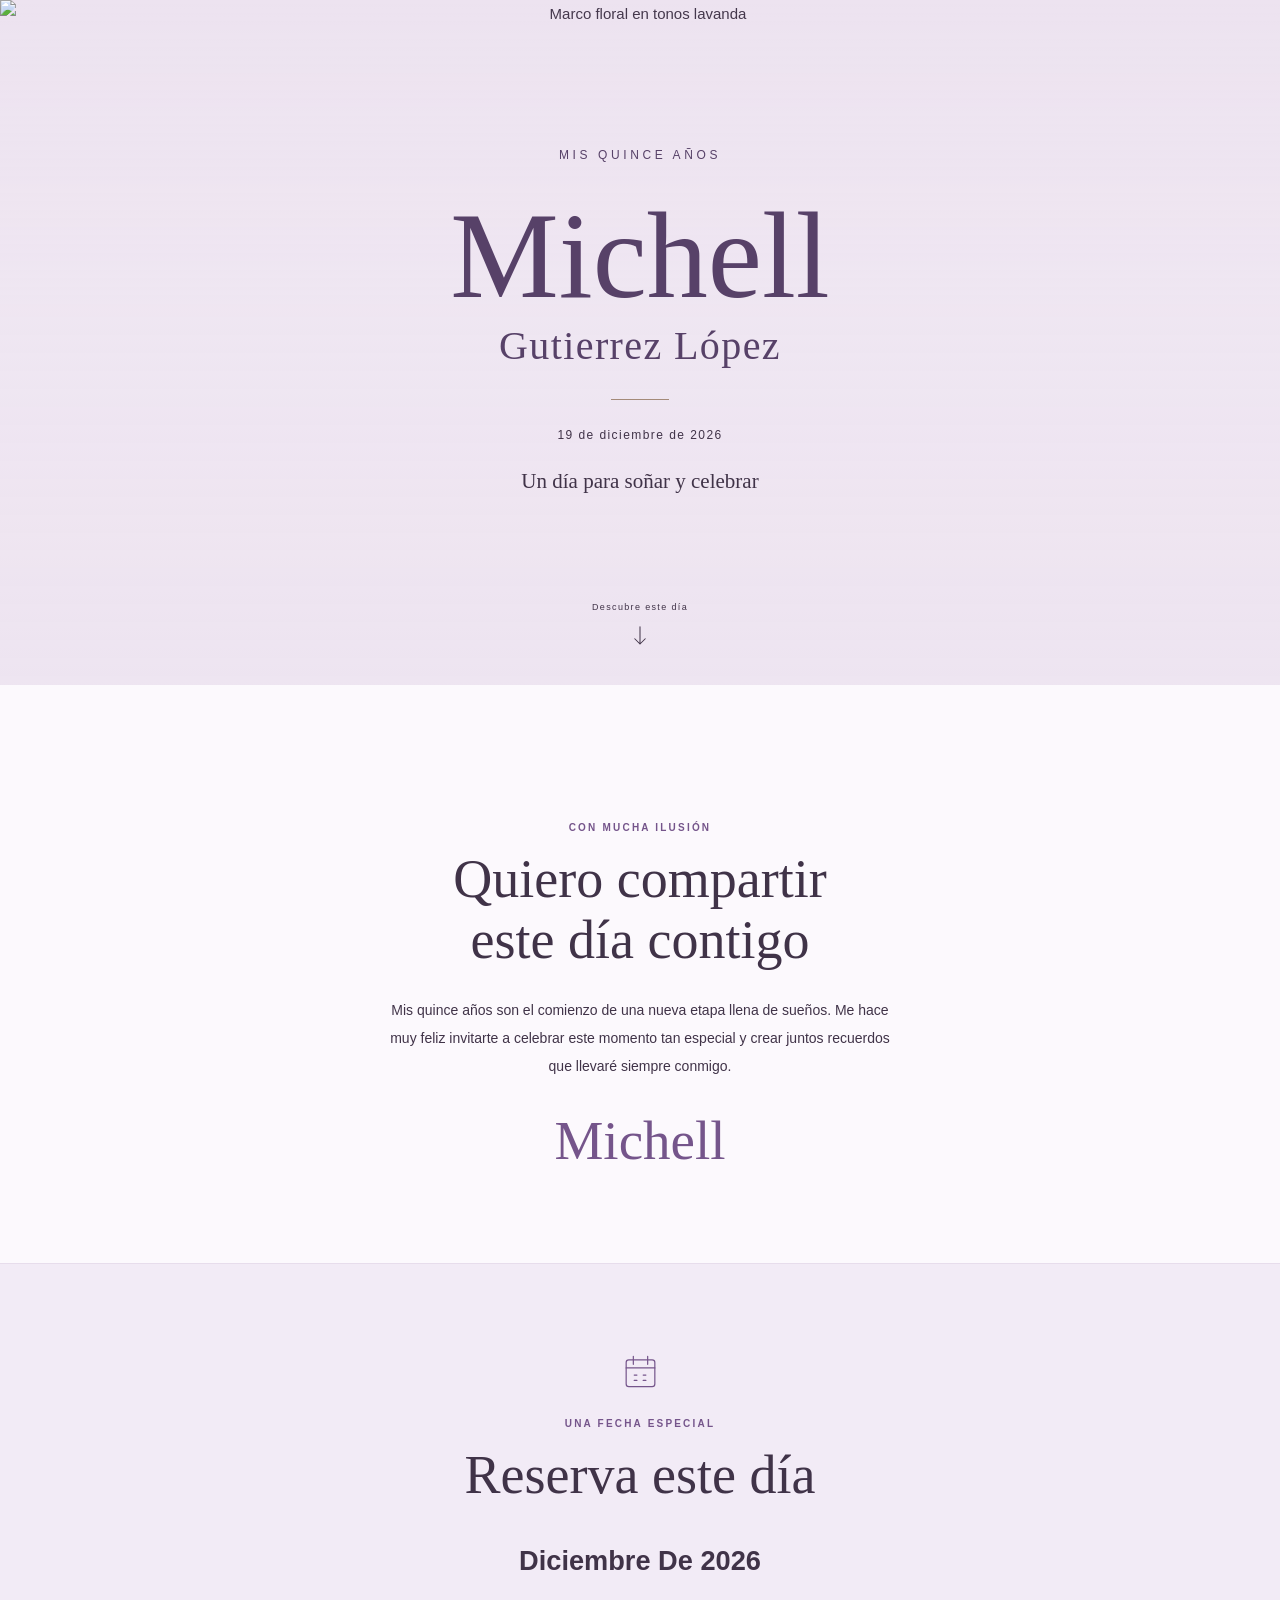
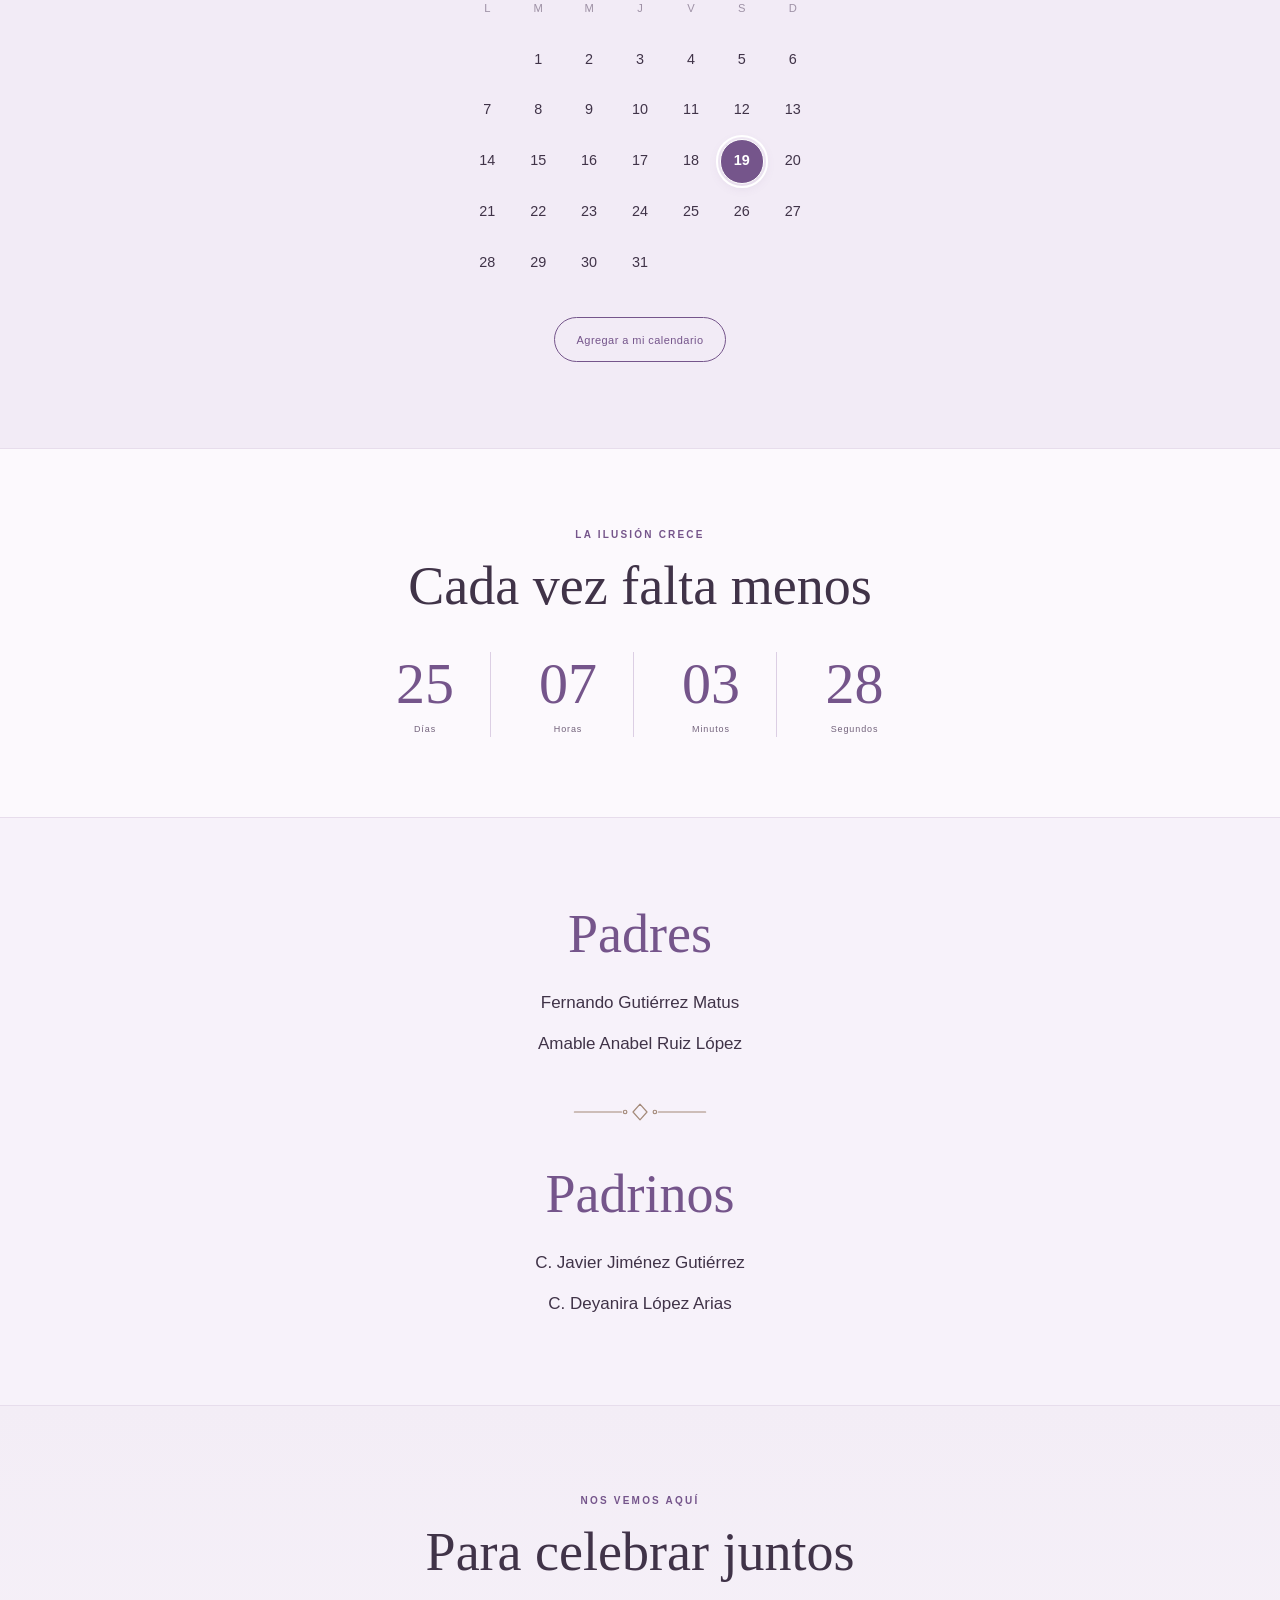
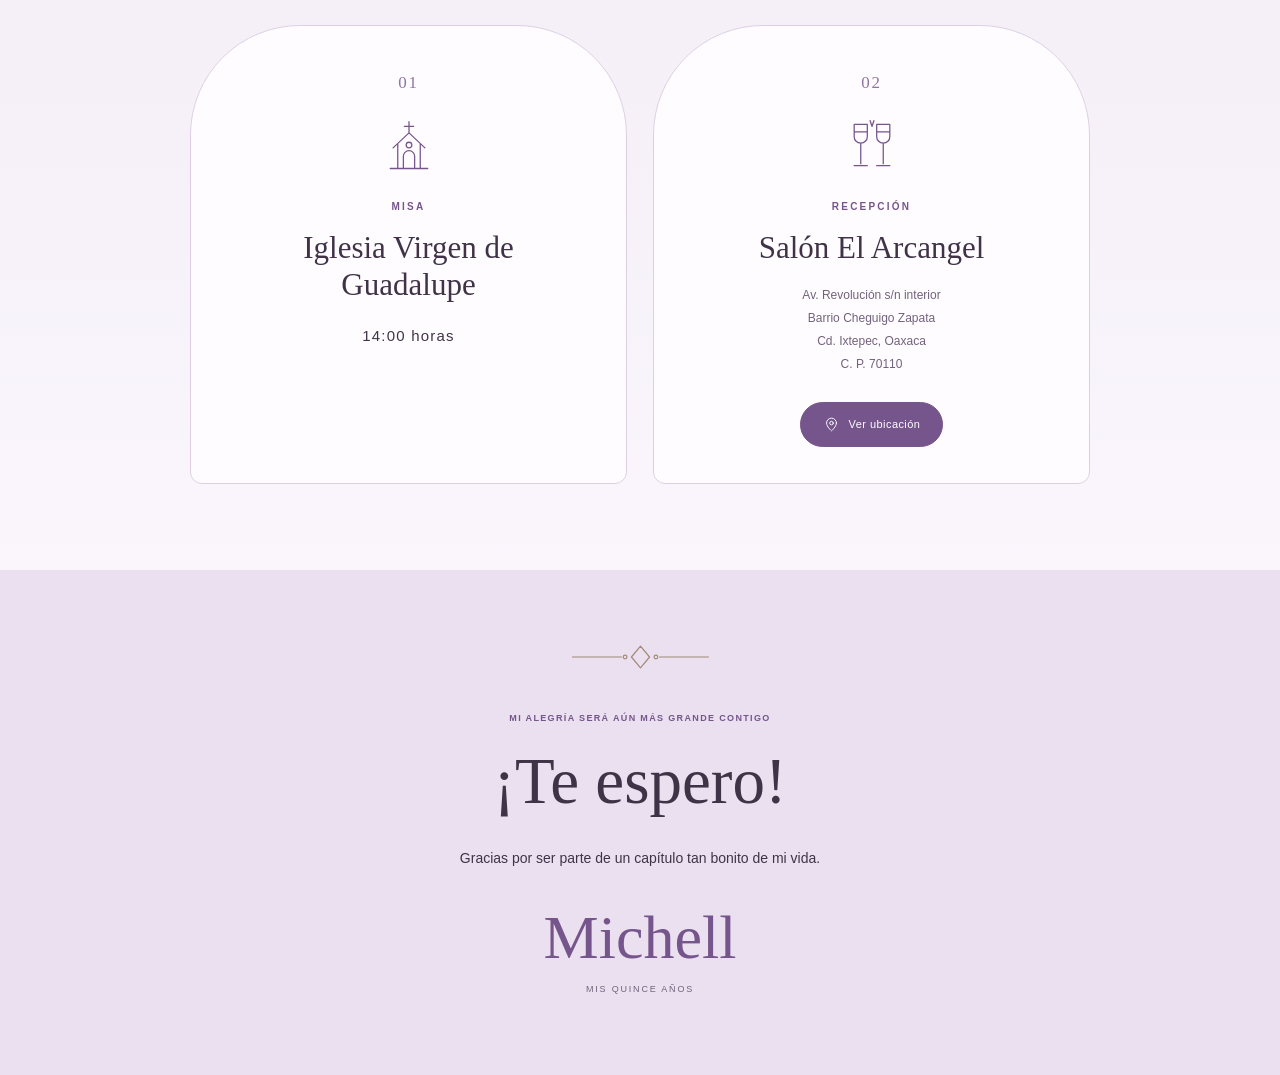
==== index.html @ 671a3d5e "Add files via upload" ====
<!DOCTYPE html>
<!-- saved from url=(0012)about:srcdoc -->
<html lang="es" class="momently-reveals" style="--momently-screen-height: 605px;"><head><meta http-equiv="Content-Type" content="text/html; charset=UTF-8"><meta name="viewport" content="width=device-width,initial-scale=1"><meta http-equiv="Content-Security-Policy" content="default-src 'none'; script-src https://momentlyevents.vercel.app/ai/invitation-runtime.js; style-src 'unsafe-inline'; img-src https://res.cloudinary.com data:; font-src https://momentlyevents.vercel.app; connect-src 'none'; media-src https://res.cloudinary.com; object-src 'none'; frame-src 'none'; base-uri 'none'; form-action 'none'"><meta name="referrer" content="no-referrer"><style>@font-face{font-family:Allura;src:url('https://momentlyevents.vercel.app/fonts/allura.ttf')}@font-face{font-family:Cormorant;src:url('https://momentlyevents.vercel.app/fonts/cormorant-garamond.ttf')}@font-face{font-family:Manrope;src:url('https://momentlyevents.vercel.app/fonts/manrope.ttf')}*{box-sizing:border-box}html,body{margin:0;min-height:100%;font-family:Manrope,Arial,sans-serif}img{max-width:100%}.momently-floral-slot{display:block!important;position:relative!important;inset:auto!important;transform:none!important;width:100%!important;max-width:560px!important;margin:1.5rem auto!important;height:auto!important}.momently-floral-slot .momently-floral-artwork{display:block!important;position:static!important;inset:auto!important;transform:none!important;width:100%!important;max-width:560px!important;height:auto!important;margin:0 auto!important;object-fit:contain!important;pointer-events:none}
html{scroll-behavior:smooth}.momently-reveals [data-reveal]{opacity:0;transform:translateY(24px);transition:opacity .85s ease,transform .85s ease}.momently-reveals [data-reveal].is-visible{opacity:1;transform:none}.momently-calendar{max-width:360px;margin:2rem auto;text-align:center}.momently-calendar h3{text-transform:capitalize;font-size:1.7rem}.momently-calendar-grid{display:grid;grid-template-columns:repeat(7,minmax(0,1fr));gap:.4rem;align-items:center}.momently-calendar-grid>span{display:grid;place-items:center;aspect-ratio:1;font-size:.9rem}.momently-calendar-weekday{font-size:.7rem!important;opacity:.65}.momently-calendar-day.is-selected{border:1px solid currentColor;border-radius:50%;font-weight:bold;outline:2px solid currentColor;outline-offset:2px}.momently-gallery{display:grid;grid-template-columns:repeat(2,minmax(0,1fr));gap:1rem}.momently-gallery>button{border:0;padding:0;background:transparent;cursor:pointer;overflow:hidden}.momently-gallery>button>img{display:block;width:100%;height:auto;max-height:620px;object-fit:contain}.momently-gallery-dialog{border:0;padding:1rem;background:#211c18;color:white;max-width:95vw;max-height:95svh;width:min(900px,95vw)}.momently-gallery-dialog::backdrop{background:#000c}.momently-gallery-dialog>img{display:block;width:100%;height:min(75svh,850px);object-fit:contain}.momently-gallery-dialog>div{display:flex;align-items:center;justify-content:center;gap:1.5rem}.momently-gallery-dialog button{border:1px solid #ffffff70;background:transparent;color:inherit;padding:.7rem 1rem;cursor:pointer}.momently-gallery-dialog>button{display:block;margin-left:auto;margin-bottom:.5rem}[data-preview-status]{font:400 .85rem/1.6 Manrope,Arial,sans-serif}[data-preview-rsvp] input:not([type=radio]):not([type=checkbox]),[data-preview-rsvp] textarea,[data-preview-song] input{max-width:100%;box-sizing:border-box}svg{max-width:100%}@media(max-width:500px){.momently-gallery{gap:.6rem}.momently-gallery-dialog>div{gap:.7rem}}@media(prefers-reduced-motion:reduce){html{scroll-behavior:auto}.momently-reveals [data-reveal]{opacity:1;transform:none;transition:none}}

.momently-feature-preview{padding:40px 24px;background:#fffaf4;color:#493a2d;font-family:Manrope,Arial,sans-serif}.momently-feature-preview section{max-width:640px;margin:40px auto;text-align:center}.momently-feature-preview h2{font:400 36px Cormorant,Georgia,serif}.momently-feature-preview p,.momently-feature-preview small{line-height:1.8}.momently-feature-preview form{display:grid;gap:18px;text-align:left}.momently-feature-preview label{display:grid;gap:8px}.momently-feature-preview input,.momently-feature-preview select,.momently-feature-preview textarea{font:inherit;padding:12px;width:100%;border:1px solid #bba993;background:#fff;color:#493a2d}.momently-feature-preview button{font:inherit;padding:14px;background:#493a2d;color:#fff;border:0;cursor:pointer}

.momently-gallery-photo{display:block;max-width:100%;height:auto;cursor:zoom-in}.momently-gallery-photo:focus-visible{outline:2px solid currentColor;outline-offset:4px}

.momently-native-feature{background:var(--af-background);color:var(--af-text);padding:var(--af-spacing) clamp(12px,3vw,32px);font-family:var(--af-body-font);border-radius:var(--af-radius);--paper:var(--af-background);--ivory:var(--af-surface);--dark:var(--af-text);--olive:var(--af-accent);--gold:var(--af-accent);--gold-soft:var(--af-border);--muted:var(--af-muted);--coffee:var(--af-accent);--coffee-dark:var(--af-text);--cream:var(--af-background);--champagne:var(--af-border);--text:var(--af-text);--text-soft:var(--af-muted);--surface-dark:var(--af-surface)}
.momently-native-feature h2,.momently-native-feature h3{font-family:var(--af-heading-font)!important;color:var(--af-text)!important;text-transform:none}.momently-native-feature h2{font-size:clamp(2rem,7vw,3.6rem);line-height:1.15}.momently-native-feature p,.momently-native-feature label,.momently-native-feature legend{color:var(--af-text)!important;font-family:var(--af-body-font)!important}.momently-native-feature small{color:var(--af-muted)!important}.momently-native-feature section>span{color:var(--af-accent)!important}.momently-native-feature .choice-row span{border-color:var(--af-border)!important}.momently-native-feature .choice-row input:checked+span{background:var(--af-accent)!important;color:var(--af-buttonText)!important}.momently-native-feature svg{color:var(--af-accent)}
.momently-native-feature .choice-row label{position:relative;min-width:0}.momently-native-feature .choice-row input[type=radio]{position:absolute;inset:0 auto auto 0;width:1px;height:1px;min-width:0;max-width:1px;padding:0;margin:0;opacity:0;clip-path:inset(50%)}.momently-native-feature .choice-row input[type=radio]:focus-visible+span{outline:2px solid var(--af-accent);outline-offset:3px}
.momently-native-feature .rsvp,.momently-native-feature .rsvp__aside{background:var(--af-background)!important;color:var(--af-text)!important}.momently-native-feature .rsvp{margin:0 auto!important;padding:0!important;max-width:100%;gap:30px}.momently-native-feature .rsvp__form-wrap{background:var(--af-surface)!important;border:1px solid var(--af-border);border-radius:var(--af-radius);padding:clamp(16px,3vw,32px)!important}.momently-native-feature .rsvp__aside{min-height:0!important}.momently-native-feature .rsvp__initials{color:var(--af-accent)!important}
.momently-native-feature form{max-width:100%;font-family:var(--af-body-font)!important}.momently-native-feature input:not([type=radio]):not([type=checkbox]),.momently-native-feature select,.momently-native-feature textarea{background:var(--af-inputBackground)!important;color:var(--af-inputText)!important;border:1px solid var(--af-border)!important;border-radius:var(--af-radius)!important;font-family:var(--af-body-font)!important;padding:12px;box-sizing:border-box;max-width:100%}.momently-native-feature input::placeholder,.momently-native-feature textarea::placeholder{color:var(--af-muted)!important;opacity:1}.momently-native-feature input[type=radio],.momently-native-feature input[type=checkbox]{accent-color:var(--af-accent)}
.momently-native-feature button,.momently-native-feature a{background:var(--af-accent)!important;color:var(--af-buttonText)!important;border:1px solid var(--af-border)!important;border-radius:var(--af-radius)!important;font-family:var(--af-body-font)!important}.momently-native-feature :is(button,a,input,select,textarea):focus-visible{outline:2px solid var(--af-accent);outline-offset:3px}.momently-native-feature button:disabled{opacity:.6}.momently-native-feature>section{text-align:center}.momently-native-feature>section>p{line-height:1.8}
.momently-feature-preview{padding:0!important;background:transparent!important}.momently-feature-preview .momently-native-feature{margin:0;max-width:none;width:100%;border-radius:0}.momently-feature-preview .momently-native-feature>section{max-width:720px;margin:auto}.momently-feature-preview label{display:grid;gap:8px}.momently-feature-preview form{display:grid;gap:18px;text-align:left;background:var(--af-surface);border:1px solid var(--af-border);padding:20px;border-radius:var(--af-radius)}.momently-feature-preview button{padding:14px;cursor:pointer}
@media(max-width:600px){.momently-native-feature .rsvp{display:block}.momently-native-feature .rsvp__aside{padding:12px 0!important}.momently-native-feature .rsvp__form-wrap{margin-top:24px}}
.michell-invitation{--accent:#75558B;--paper:#FCF9FD;--ink:#403348;--muted:#72627B;--line:#DCCFE4;position:relative;background:var(--paper);color:var(--ink);font-family:'Manrope',sans-serif;font-size:15px;line-height:1.8;overflow:hidden}.michell-invitation *{box-sizing:border-box}.michell-invitation h1,.michell-invitation h2,.michell-invitation h3,.michell-invitation p{margin:0}.michell-invitation h2{font-family:'Cormorant',serif;font-weight:400;font-size:clamp(36px,5.8vw,54px);line-height:1.12;margin:12px 0 26px}.michell-invitation a{color:inherit}.michell-invitation svg{stroke:currentColor;stroke-width:1.35;stroke-linecap:round;stroke-linejoin:round;max-width:100%}.section-pad{padding:86px 24px;text-align:center}.eyebrow{font-size:10px;font-weight:600;letter-spacing:.22em;text-transform:uppercase;color:var(--accent)}.body-copy{max-width:530px;margin:0 auto!important;font-size:14px;line-height:2}.signature{font-family:'Allura',cursive;font-size:55px;line-height:1.3;color:var(--accent);margin-top:25px!important}.hero{min-height:760px;min-height:calc(var(--momently-screen-height, 844px) * 1);position:relative;display:flex;align-items:center;justify-content:center;text-align:center;padding:100px 22px 140px;isolation:isolate}.hero-art{position:absolute;inset:0;z-index:-2;overflow:hidden;background:#EDE3F0}.hero-art img{display:block;width:100%;height:100%;object-fit:cover;object-position:center;animation:cover-settle 1.2s ease-out both}.hero:after{content:'';position:absolute;inset:0;z-index:-1;background:linear-gradient(180deg,rgba(252,249,253,.02),rgba(252,249,253,.16) 45%,rgba(252,249,253,.08))}.hero-content{width:100%;max-width:680px;padding:35px 10px}.hero-eyebrow{font-size:12px;letter-spacing:.3em;text-transform:uppercase;color:#574168;animation:hero-enter .85s ease-out both}.hero h1{font-weight:400;color:#574168;margin:27px 0 19px}.hero-first{font-family:'Allura',cursive;display:block;font-size:clamp(72px,13vw,122px);line-height:1.02;animation:hero-enter 1s .12s both}.hero-last{font-family:'Cormorant',serif;display:block;font-size:clamp(26px,5vw,40px);line-height:1.4;letter-spacing:.035em;animation:hero-enter 1s .25s both}.hero-rule{width:58px;height:1px;background:#A48A79;margin:25px auto;animation:hero-enter .85s .36s both}.hero-date{font-size:12px;letter-spacing:.12em;animation:hero-enter .9s .45s both}.hero-note{font-family:'Cormorant',serif;font-size:21px;margin-top:16px!important;animation:hero-enter .9s .58s both}.scroll-cue{position:absolute;bottom:35px;left:50%;transform:translateX(-50%);text-decoration:none;display:flex;flex-direction:column;align-items:center;gap:8px;font-size:9px;letter-spacing:.15em;white-space:nowrap;animation:cue-in 1s .7s both}.scroll-cue svg{width:18px;height:27px;animation:arrow-drift 2.5s ease-in-out infinite}.welcome{position:relative;background:var(--paper)}[data-floral-slot]{width:min(290px,75%);margin:0 auto 28px}[data-floral-slot]:empty{margin-bottom:0}[data-floral-slot] img{max-width:100%;height:auto}.welcome .body-copy{max-width:510px}.date-section{background:#F2EBF6;border-top:1px solid #E7DDEC;border-bottom:1px solid #E7DDEC}.section-icon{width:43px;height:43px;margin:0 auto 22px;color:var(--accent)}.section-icon svg{width:100%;height:100%}.calendar-shell{max-width:350px;margin:30px auto}.momently-calendar{width:100%;color:var(--ink);font-family:'Manrope',sans-serif}.momently-calendar-weekday{color:var(--muted);font-size:10px}.momently-calendar-day{font-size:12px;border-radius:50%;padding:8px 0}.momently-calendar-day.is-selected{background:var(--accent);color:#FFFFFF;box-shadow:0 3px 12px #75558B24}.button{display:inline-flex;align-items:center;justify-content:center;gap:9px;min-height:45px;padding:12px 22px;border:1px solid var(--accent);border-radius:30px;color:#FFFFFF!important;background:var(--accent);font-family:'Manrope',sans-serif;font-size:11px;letter-spacing:.04em;line-height:1.5;text-decoration:none;cursor:pointer;transition:transform .25s,background .25s,box-shadow .25s;max-width:100%}.button svg{width:17px;height:19px;flex-shrink:0}.button-outline{background:transparent;color:var(--accent)!important}.button:hover{transform:translateY(-3px);box-shadow:0 6px 18px #75558B20}.button-outline:hover{background:#EAE0F0}.button:focus-visible,.scroll-cue:focus-visible{outline:2px solid var(--accent);outline-offset:5px}.count-section{padding-top:77px;padding-bottom:80px}.countdown{display:grid;grid-template-columns:repeat(4,minmax(0,1fr));max-width:560px;margin:35px auto 0;gap:12px}.countdown>div{display:flex;flex-direction:column;gap:5px;border-right:1px solid var(--line)}.countdown>div:last-child{border-right:0}.countdown strong{font-family:'Cormorant',serif;font-size:clamp(35px,7vw,58px);font-weight:400;line-height:1.1;color:var(--accent);font-variant-numeric:tabular-nums}.countdown span{font-size:9px;letter-spacing:.1em;color:var(--muted)}.family{background:#F7F2FA;border-top:1px solid #E7DDEC;border-bottom:1px solid #E7DDEC}.family-group{max-width:620px;margin:0 auto}.family-group h2{color:var(--accent);margin-top:0;margin-bottom:24px}.family-names{display:grid;gap:10px;font-size:clamp(14px,2.4vw,17px);line-height:1.8;overflow-wrap:break-word}.family-divider{width:140px;height:28px;color:#A48A79;margin:38px auto}.family-divider svg{display:block;width:100%;height:100%}.family-names[data-reveal]{transition-delay:.22s}.family-divider[data-reveal]{transform:scale(.94)}.family-divider.is-visible{transform:scale(1)}.places{background:linear-gradient(180deg,#F3EDF6,#FAF6FC)}.place-grid{max-width:900px;display:grid;grid-template-columns:1fr 1fr;gap:26px;margin:42px auto 0;align-items:stretch}.place-card{position:relative;border:1px solid var(--line);border-radius:110px 110px 12px 12px;background:#FFFCFF;padding:42px 28px 36px;display:flex;flex-direction:column;align-items:center;min-width:0}.card-number{font-family:'Cormorant',serif;font-size:17px;color:#8F759E;letter-spacing:.1em}.place-icon{width:60px;height:60px;color:var(--accent);margin:18px 0 22px}.place-card h3{font-family:'Cormorant',serif;font-size:31px;font-weight:400;line-height:1.2;max-width:300px;margin:13px 0 18px}.place-time{font-size:15px;letter-spacing:.08em}.place-address{font-size:12px;line-height:1.9;color:var(--muted)}.place-card .button{margin-top:26px}.closing{background:#EAE0F0;padding-top:72px;padding-bottom:78px}.closing-ornament{width:145px;height:30px;color:#A48A79;margin-bottom:30px}.closing .eyebrow{font-size:9px;letter-spacing:.15em;max-width:320px;margin:auto}.closing h2{font-size:clamp(45px,8vw,65px);margin-top:19px}.closing .body-copy{max-width:370px}.closing .signature{font-size:62px}.closing-caption{font-size:9px;letter-spacing:.2em;text-transform:uppercase;color:var(--muted);margin-top:4px!important}[data-reveal]{opacity:0;transform:translateY(20px);transition:opacity .85s ease,transform .85s cubic-bezier(.2,.7,.2,1)}[data-reveal].is-visible{opacity:1;transform:translateY(0)}.eyebrow[data-reveal]{transition-delay:.06s}h2[data-reveal]{transition-delay:.14s}.body-copy[data-reveal],.calendar-shell[data-reveal]{transition-delay:.22s}.signature[data-reveal]{transition-delay:.3s}.place-card:nth-child(2)[data-reveal]{transition-delay:.16s}.section-icon[data-reveal],.closing-ornament[data-reveal]{transform:scale(.94)}.section-icon.is-visible,.closing-ornament.is-visible{transform:scale(1)}@keyframes hero-enter{from{opacity:0;transform:translateY(18px)}to{opacity:1;transform:translateY(0)}}@keyframes cover-settle{from{transform:scale(1.045);opacity:.6}to{transform:scale(1);opacity:1}}@keyframes cue-in{from{opacity:0}to{opacity:1}}@keyframes arrow-drift{0%,100%{transform:translateY(0)}50%{transform:translateY(5px)}}@media(min-width:1000px){.hero-art img{object-fit:cover;object-position:center 47%}.hero-content{padding:45px 20px}.section-pad{padding-left:40px;padding-right:40px}}@media(max-width:600px){.hero{min-height:720px;min-height:calc(var(--momently-screen-height, 844px) * 1);padding-top:100px;padding-bottom:130px}.hero-art img{object-position:center}.hero-content{padding:20px 0}.hero-eyebrow{font-size:10px}.hero-date{font-size:11px;letter-spacing:.07em}.hero-note{font-size:19px}.section-pad{padding:65px 22px}.place-grid{grid-template-columns:1fr;max-width:370px;gap:24px;margin-top:32px}.place-card{padding:35px 26px;border-radius:95px 95px 12px 12px}.countdown{gap:5px}.countdown span{font-size:8px;letter-spacing:.04em}.body-copy{font-size:13px}.closing .eyebrow{line-height:1.9}.scroll-cue{bottom:28px}}@media(prefers-reduced-motion:reduce){.michell-invitation *, .michell-invitation *:before,.michell-invitation *:after{animation:none!important;transition:none!important;scroll-behavior:auto!important}[data-reveal],.hero-eyebrow,.hero-first,.hero-last,.hero-rule,.hero-date,.hero-note,.scroll-cue{opacity:1!important}[data-reveal],.hero-art img,.hero-eyebrow,.hero-first,.hero-last,.hero-rule,.hero-date,.hero-note,.scroll-cue svg{transform:none!important}.button:hover{transform:none}}html,body{min-height:0;height:auto}</style></head><body data-momently-live="true" data-momently-media-fallback="{}" data-momently-floral-original="https://res.cloudinary.com/dohyi6rrj/image/upload/v1793402769/momently-events/ai-cover-drafts/Qopdg2UdLLZiPG3H91TihvjwqsY2/floral-494af2aa-f08c-4ea8-a269-c2d8020bf1ca.webp" data-momently-gallery="[]" data-momently-videos="[]" data-momently-floral="https://res.cloudinary.com/dohyi6rrj/image/upload/c_limit,w_800/f_auto/q_auto/v1793402769/momently-events/ai-cover-drafts/Qopdg2UdLLZiPG3H91TihvjwqsY2/floral-494af2aa-f08c-4ea8-a269-c2d8020bf1ca.webp"><main class="michell-invitation">
  <section class="hero" aria-labelledby="hero-name">
    <div class="hero-art"><img src="https://res.cloudinary.com/dohyi6rrj/image/upload/c_limit,w_1200/f_auto/q_auto/v1793402549/momently-events/ai-cover-drafts/Qopdg2UdLLZiPG3H91TihvjwqsY2/cover-73163457-f122-41a5-bf95-1efd04e65276.webp" data-media-original="https://res.cloudinary.com/dohyi6rrj/image/upload/v1793402549/momently-events/ai-cover-drafts/Qopdg2UdLLZiPG3H91TihvjwqsY2/cover-73163457-f122-41a5-bf95-1efd04e65276.webp" alt="Marco floral en tonos lavanda" fetchpriority="high" srcset="https://res.cloudinary.com/dohyi6rrj/image/upload/c_limit,w_480/f_auto/q_auto/v1793402549/momently-events/ai-cover-drafts/Qopdg2UdLLZiPG3H91TihvjwqsY2/cover-73163457-f122-41a5-bf95-1efd04e65276.webp 480w, https://res.cloudinary.com/dohyi6rrj/image/upload/c_limit,w_800/f_auto/q_auto/v1793402549/momently-events/ai-cover-drafts/Qopdg2UdLLZiPG3H91TihvjwqsY2/cover-73163457-f122-41a5-bf95-1efd04e65276.webp 800w, https://res.cloudinary.com/dohyi6rrj/image/upload/c_limit,w_1200/f_auto/q_auto/v1793402549/momently-events/ai-cover-drafts/Qopdg2UdLLZiPG3H91TihvjwqsY2/cover-73163457-f122-41a5-bf95-1efd04e65276.webp 1200w, https://res.cloudinary.com/dohyi6rrj/image/upload/c_limit,w_1600/f_auto/q_auto/v1793402549/momently-events/ai-cover-drafts/Qopdg2UdLLZiPG3H91TihvjwqsY2/cover-73163457-f122-41a5-bf95-1efd04e65276.webp 1600w" sizes="100vw" loading="eager" decoding="async"></div>
    <div class="hero-content">
      <p class="hero-eyebrow">Mis quince años</p>
      <h1 id="hero-name"><span class="hero-first">Michell</span><span class="hero-last">Gutierrez López</span></h1>
      <div class="hero-rule" aria-hidden="true"></div>
      <p class="hero-date">19 de diciembre de 2026</p>
      <p class="hero-note">Un día para soñar y celebrar</p>
    </div>
    <a class="scroll-cue" href="https://momentlyevents.vercel.app/eventos/michell-gutierrez#bienvenida" aria-label="Descubrir la invitación"><span>Descubre este día</span><svg viewBox="0 0 24 32" fill="none" aria-hidden="true"><path d="M12 3v23M5 19l7 7 7-7"></path></svg></a>
  </section>

  <section class="welcome section-pad" id="bienvenida" aria-labelledby="welcome-title">
    <div data-floral-slot="" class="momently-floral-slot"><img data-media-original="https://res.cloudinary.com/dohyi6rrj/image/upload/v1793402769/momently-events/ai-cover-drafts/Qopdg2UdLLZiPG3H91TihvjwqsY2/floral-494af2aa-f08c-4ea8-a269-c2d8020bf1ca.webp" src="https://res.cloudinary.com/dohyi6rrj/image/upload/c_limit,w_800/f_auto/q_auto/v1793402769/momently-events/ai-cover-drafts/Qopdg2UdLLZiPG3H91TihvjwqsY2/floral-494af2aa-f08c-4ea8-a269-c2d8020bf1ca.webp" alt="" aria-hidden="true" class="momently-floral-artwork" loading="lazy"></div>
    <p class="eyebrow is-visible" data-reveal="">Con mucha ilusión</p>
    <h2 id="welcome-title" data-reveal="" class="is-visible">Quiero compartir<br>este día contigo</h2>
    <p class="body-copy is-visible" data-reveal="">Mis quince años son el comienzo de una nueva etapa llena de sueños. Me hace muy feliz invitarte a celebrar este momento tan especial y crear juntos recuerdos que llevaré siempre conmigo.</p>
    <p class="signature is-visible" data-reveal="">Michell</p>
  </section>

  <section class="date-section section-pad" aria-labelledby="date-title">
    <div class="section-icon is-visible" data-reveal=""><svg viewBox="0 0 48 48" fill="none" aria-hidden="true"><rect x="8" y="11" width="32" height="30" rx="3"></rect><path d="M8 20h32M16 7v9M32 7v9M17 28h3M27 28h3M17 34h3M27 34h3"></path></svg></div>
    <p class="eyebrow is-visible" data-reveal="">Una fecha especial</p>
    <h2 id="date-title" data-reveal="" class="is-visible">Reserva este día</h2>
    <div class="calendar-shell is-visible" data-reveal=""><div data-calendar="2026-12-19" class="momently-calendar"><h3>diciembre de 2026</h3><div class="momently-calendar-grid" role="grid" aria-label="diciembre de 2026"><span class="momently-calendar-weekday">L</span><span class="momently-calendar-weekday">M</span><span class="momently-calendar-weekday">M</span><span class="momently-calendar-weekday">J</span><span class="momently-calendar-weekday">V</span><span class="momently-calendar-weekday">S</span><span class="momently-calendar-weekday">D</span><span></span><span class="momently-calendar-day" role="gridcell">1</span><span class="momently-calendar-day" role="gridcell">2</span><span class="momently-calendar-day" role="gridcell">3</span><span class="momently-calendar-day" role="gridcell">4</span><span class="momently-calendar-day" role="gridcell">5</span><span class="momently-calendar-day" role="gridcell">6</span><span class="momently-calendar-day" role="gridcell">7</span><span class="momently-calendar-day" role="gridcell">8</span><span class="momently-calendar-day" role="gridcell">9</span><span class="momently-calendar-day" role="gridcell">10</span><span class="momently-calendar-day" role="gridcell">11</span><span class="momently-calendar-day" role="gridcell">12</span><span class="momently-calendar-day" role="gridcell">13</span><span class="momently-calendar-day" role="gridcell">14</span><span class="momently-calendar-day" role="gridcell">15</span><span class="momently-calendar-day" role="gridcell">16</span><span class="momently-calendar-day" role="gridcell">17</span><span class="momently-calendar-day" role="gridcell">18</span><span class="momently-calendar-day is-selected" role="gridcell" aria-selected="true" aria-label="19 · fecha de la celebración">19</span><span class="momently-calendar-day" role="gridcell">20</span><span class="momently-calendar-day" role="gridcell">21</span><span class="momently-calendar-day" role="gridcell">22</span><span class="momently-calendar-day" role="gridcell">23</span><span class="momently-calendar-day" role="gridcell">24</span><span class="momently-calendar-day" role="gridcell">25</span><span class="momently-calendar-day" role="gridcell">26</span><span class="momently-calendar-day" role="gridcell">27</span><span class="momently-calendar-day" role="gridcell">28</span><span class="momently-calendar-day" role="gridcell">29</span><span class="momently-calendar-day" role="gridcell">30</span><span class="momently-calendar-day" role="gridcell">31</span></div></div></div>
    <div data-reveal="" class="is-visible"><button class="button button-outline" type="button" data-calendar-add="2026-12-19" data-event-title="Mis quince años · Michell Gutierrez López">Agregar a mi calendario</button></div>
  </section>

  <section class="count-section section-pad" aria-labelledby="count-title">
    <p class="eyebrow is-visible" data-reveal="">La ilusión crece</p>
    <h2 id="count-title" data-reveal="" class="is-visible">Cada vez falta menos</h2>
    <div class="countdown is-visible" data-countdown="2026-12-19T00:00:00-06:00" data-reveal="">
      <div><strong data-countdown-part="days">25</strong><span>Días</span></div>
      <div><strong data-countdown-part="hours">07</strong><span>Horas</span></div>
      <div><strong data-countdown-part="minutes">03</strong><span>Minutos</span></div>
      <div><strong data-countdown-part="seconds">28</strong><span>Segundos</span></div>
    </div>
  </section>

  <section class="family section-pad" aria-label="Padres y padrinos">
    <div class="family-group">
      <h2 id="parents-title" data-reveal="" class="is-visible">Padres</h2>
      <div class="family-names is-visible" data-reveal="" aria-labelledby="parents-title">
        <p>Fernando Gutiérrez Matus</p>
        <p>Amable Anabel Ruiz López</p>
      </div>
    </div>
    <div class="family-divider is-visible" data-reveal="" aria-hidden="true"><svg viewBox="0 0 160 32" fill="none"><path d="M5 16h54M101 16h54M80 7l8 9-8 9-8-9Z"></path><circle cx="63" cy="16" r="2"></circle><circle cx="97" cy="16" r="2"></circle></svg></div>
    <div class="family-group">
      <h2 id="godparents-title" data-reveal="" class="is-visible">Padrinos</h2>
      <div class="family-names is-visible" data-reveal="" aria-labelledby="godparents-title">
        <p>C. Javier Jiménez Gutiérrez</p>
        <p>C. Deyanira López Arias</p>
      </div>
    </div>
  </section>

  <section class="places section-pad" aria-labelledby="places-title">
    <p class="eyebrow is-visible" data-reveal="">Nos vemos aquí</p>
    <h2 id="places-title" data-reveal="" class="is-visible">Para celebrar juntos</h2>
    <div class="place-grid">
      <article class="place-card is-visible" data-reveal="">
        <span class="card-number">01</span>
        <svg class="place-icon" viewBox="0 0 64 64" fill="none" aria-hidden="true"><path d="M32 6v12M27 11h10M15 34l17-16 17 16M20 30v26h24V30M26 56V43a6 6 0 0 1 12 0v13M12 56h40"></path><circle cx="32" cy="31" r="3"></circle></svg>
        <p class="eyebrow">Misa</p>
        <h3>Iglesia Virgen de Guadalupe</h3>
        <p class="place-time">14:00 horas</p>
      </article>
      <article class="place-card is-visible" data-reveal="">
        <span class="card-number">02</span>
        <svg class="place-icon" viewBox="0 0 64 64" fill="none" aria-hidden="true"><path d="M13 9h14v13a7 7 0 0 1-14 0V9ZM37 9h14v13a7 7 0 0 1-14 0V9ZM20 29v22M44 29v22M13 53h14M37 53h14M13 17h14M37 17h14M30 5l2 6 2-6"></path></svg>
        <p class="eyebrow">Recepción</p>
        <h3>Salón El Arcangel</h3>
        <p class="place-address">Av. Revolución s/n interior<br>Barrio Cheguigo Zapata<br>Cd. Ixtepec, Oaxaca<br>C. P. 70110</p>
        <a class="button" href="https://www.google.com/maps?q=16.5620593,-95.0872295&amp;z=17&amp;hl=e" target="_blank" rel="noopener noreferrer"><svg viewBox="0 0 24 24" fill="none" aria-hidden="true"><path d="M19 10c0 5-7 11-7 11S5 15 5 10a7 7 0 1 1 14 0Z"></path><circle cx="12" cy="10" r="2.5"></circle></svg>Ver ubicación</a>
      </article>
    </div>
  </section>

  <section class="closing section-pad" aria-labelledby="closing-title">
    <svg class="closing-ornament is-visible" viewBox="0 0 160 32" fill="none" aria-hidden="true" data-reveal=""><path d="M5 16h54M101 16h54M80 4l10 12-10 12-10-12Z"></path><circle cx="63" cy="16" r="2"></circle><circle cx="97" cy="16" r="2"></circle></svg>
    <p class="eyebrow is-visible" data-reveal="">Mi alegría será aún más grande contigo</p>
    <h2 id="closing-title" data-reveal="" class="is-visible">¡Te espero!</h2>
    <p class="body-copy is-visible" data-reveal="">Gracias por ser parte de un capítulo tan bonito de mi vida.</p>
    <p class="signature is-visible" data-reveal="">Michell</p>
    <p class="closing-caption is-visible" data-reveal="">Mis quince años</p>
  </section>
</main><script src="https://momentlyevents.vercel.app/ai/invitation-runtime.js" defer=""></script></body></html>
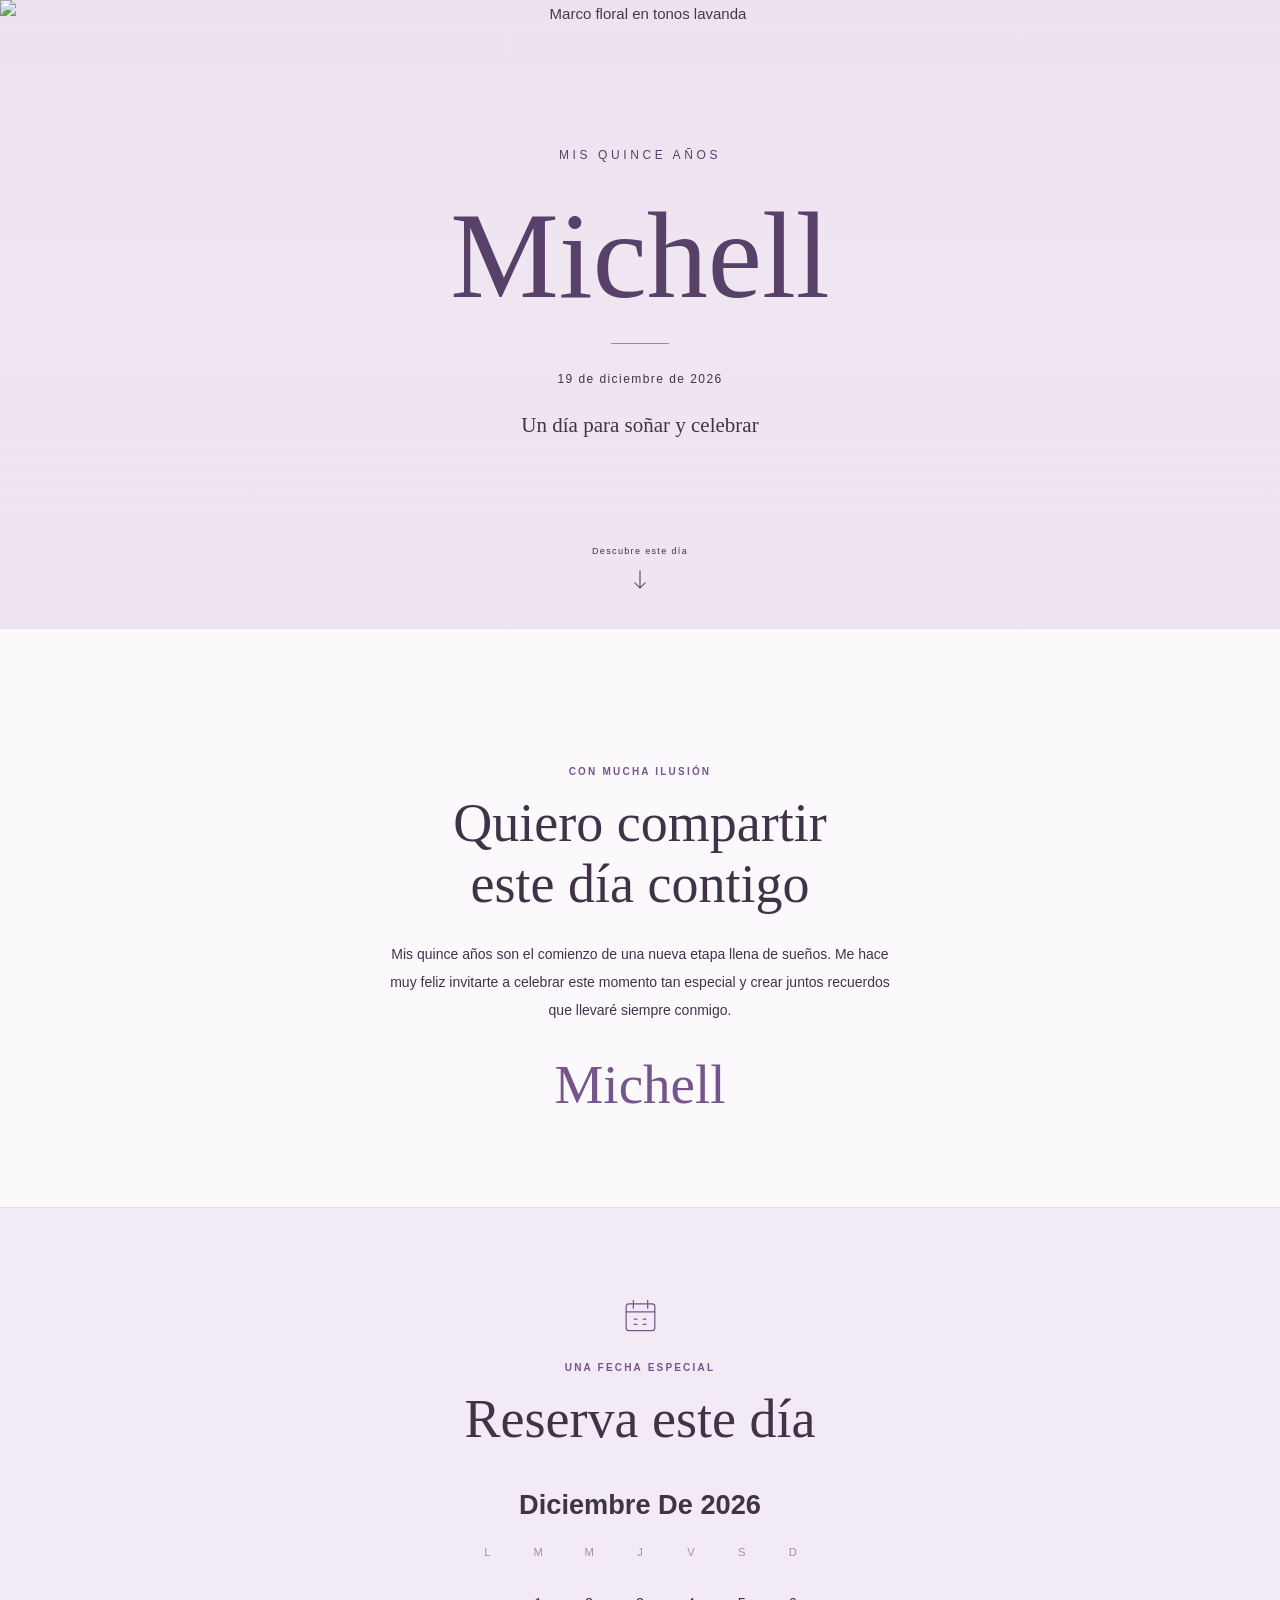
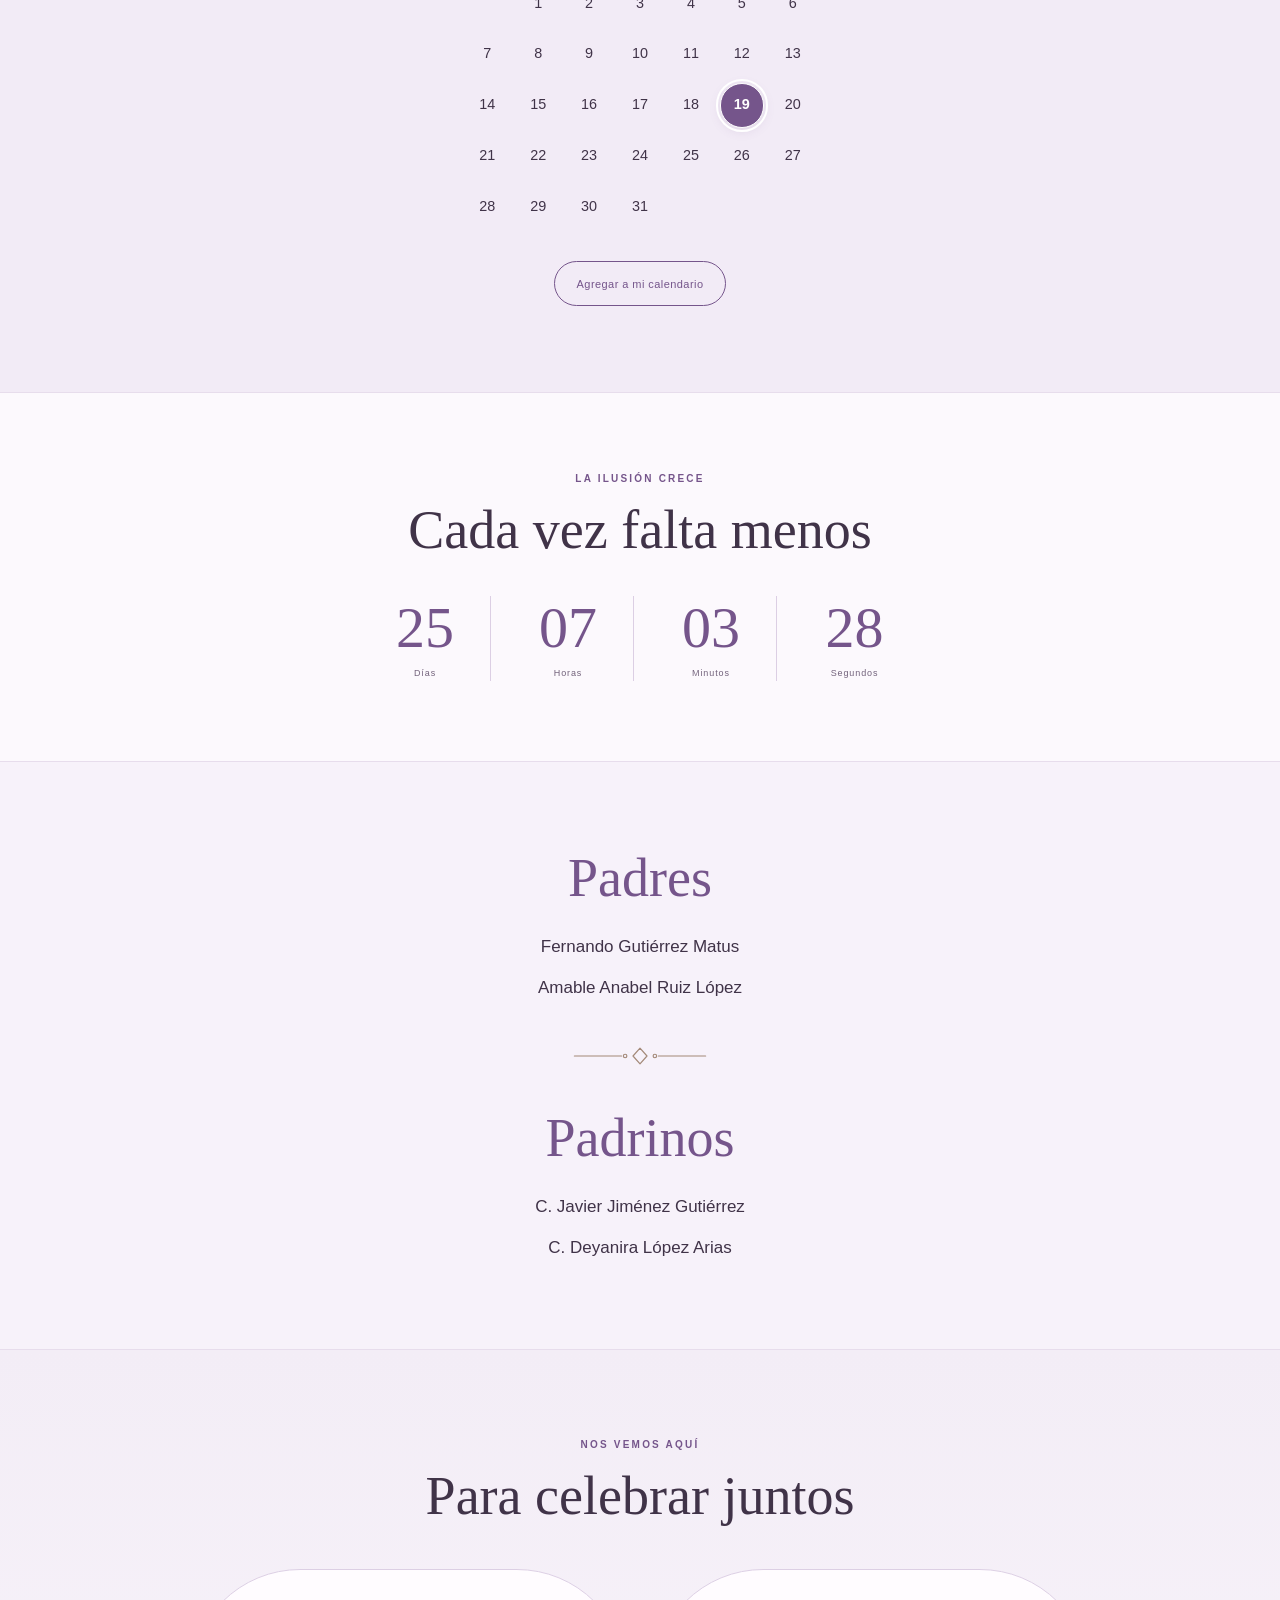
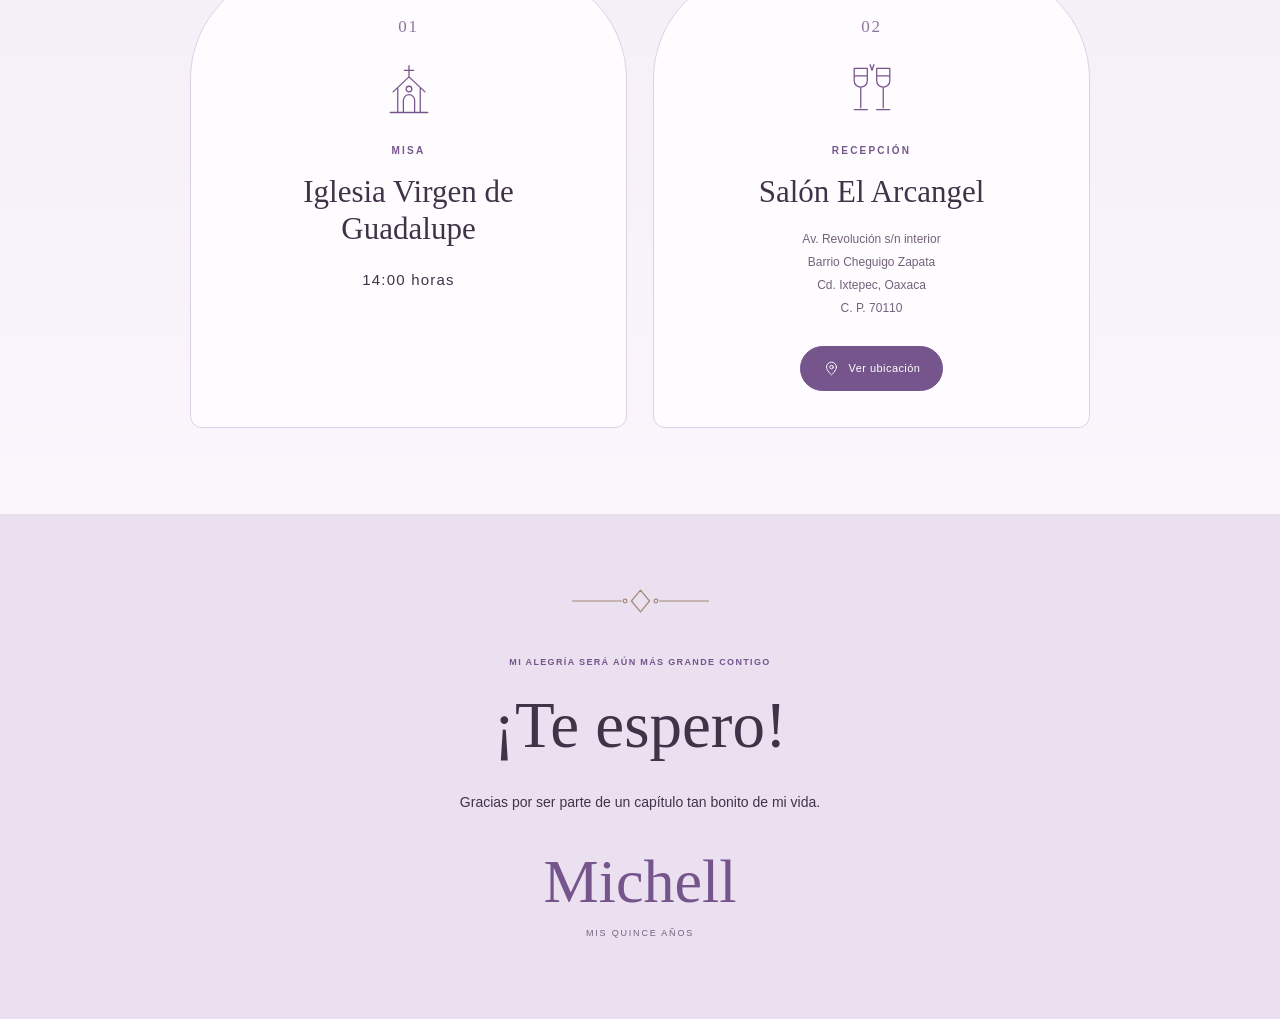
==== commit a9d3aadd: "Update index.html" ====
--- a/index.html
+++ b/index.html
@@ -20,7 +20,7 @@
     <div class="hero-art"><img src="https://res.cloudinary.com/dohyi6rrj/image/upload/c_limit,w_1200/f_auto/q_auto/v1793402549/momently-events/ai-cover-drafts/Qopdg2UdLLZiPG3H91TihvjwqsY2/cover-73163457-f122-41a5-bf95-1efd04e65276.webp" data-media-original="https://res.cloudinary.com/dohyi6rrj/image/upload/v1793402549/momently-events/ai-cover-drafts/Qopdg2UdLLZiPG3H91TihvjwqsY2/cover-73163457-f122-41a5-bf95-1efd04e65276.webp" alt="Marco floral en tonos lavanda" fetchpriority="high" srcset="https://res.cloudinary.com/dohyi6rrj/image/upload/c_limit,w_480/f_auto/q_auto/v1793402549/momently-events/ai-cover-drafts/Qopdg2UdLLZiPG3H91TihvjwqsY2/cover-73163457-f122-41a5-bf95-1efd04e65276.webp 480w, https://res.cloudinary.com/dohyi6rrj/image/upload/c_limit,w_800/f_auto/q_auto/v1793402549/momently-events/ai-cover-drafts/Qopdg2UdLLZiPG3H91TihvjwqsY2/cover-73163457-f122-41a5-bf95-1efd04e65276.webp 800w, https://res.cloudinary.com/dohyi6rrj/image/upload/c_limit,w_1200/f_auto/q_auto/v1793402549/momently-events/ai-cover-drafts/Qopdg2UdLLZiPG3H91TihvjwqsY2/cover-73163457-f122-41a5-bf95-1efd04e65276.webp 1200w, https://res.cloudinary.com/dohyi6rrj/image/upload/c_limit,w_1600/f_auto/q_auto/v1793402549/momently-events/ai-cover-drafts/Qopdg2UdLLZiPG3H91TihvjwqsY2/cover-73163457-f122-41a5-bf95-1efd04e65276.webp 1600w" sizes="100vw" loading="eager" decoding="async"></div>
     <div class="hero-content">
       <p class="hero-eyebrow">Mis quince años</p>
-      <h1 id="hero-name"><span class="hero-first">Michell</span><span class="hero-last">Gutierrez López</span></h1>
+      <h1 id="hero-name"><span class="hero-first">Michell</span></h1>
       <div class="hero-rule" aria-hidden="true"></div>
       <p class="hero-date">19 de diciembre de 2026</p>
       <p class="hero-note">Un día para soñar y celebrar</p>
@@ -103,4 +103,4 @@
     <p class="signature is-visible" data-reveal="">Michell</p>
     <p class="closing-caption is-visible" data-reveal="">Mis quince años</p>
   </section>
-</main><script src="https://momentlyevents.vercel.app/ai/invitation-runtime.js" defer=""></script></body></html>+</main><script src="https://momentlyevents.vercel.app/ai/invitation-runtime.js" defer=""></script></body></html>
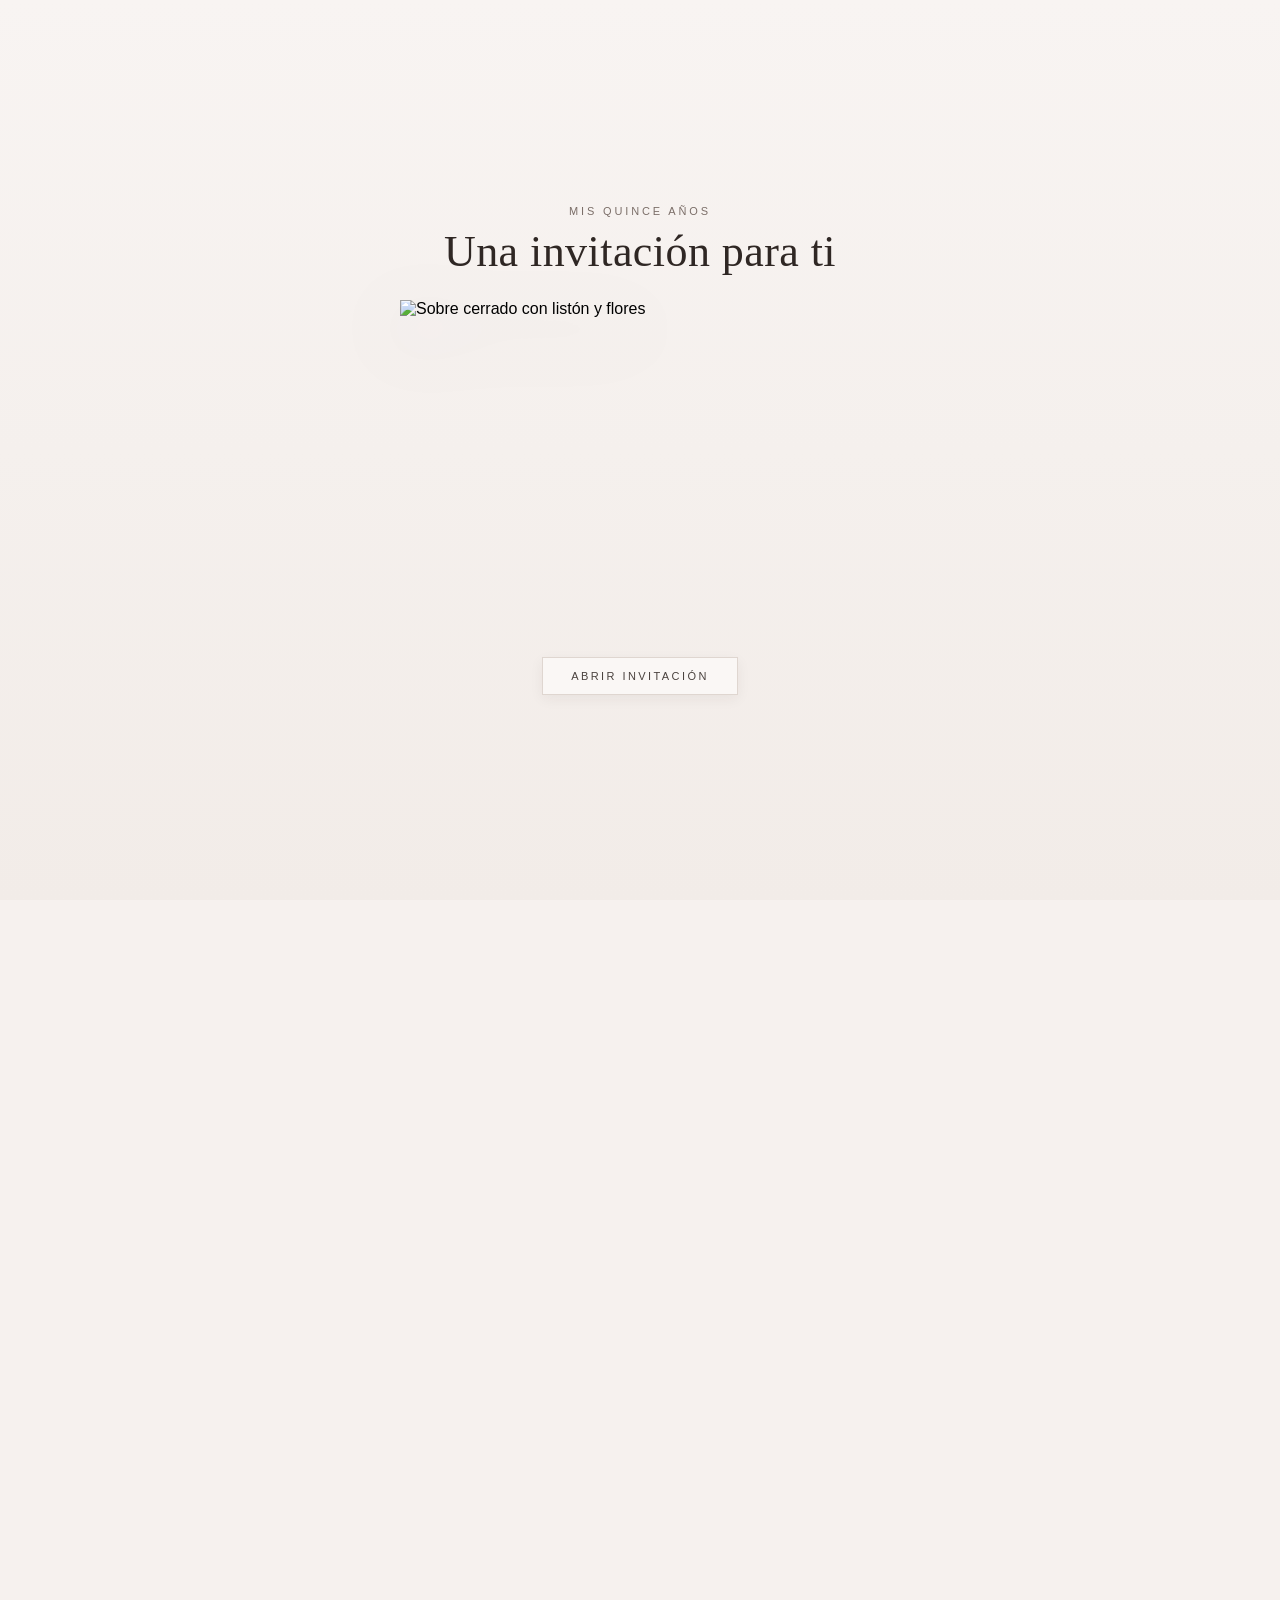
==== commit 2fabb618: "Add files via upload" ====
--- a/index.html
+++ b/index.html
@@ -1,106 +1,812 @@
 <!DOCTYPE html>
-<!-- saved from url=(0012)about:srcdoc -->
-<html lang="es" class="momently-reveals" style="--momently-screen-height: 605px;"><head><meta http-equiv="Content-Type" content="text/html; charset=UTF-8"><meta name="viewport" content="width=device-width,initial-scale=1"><meta http-equiv="Content-Security-Policy" content="default-src 'none'; script-src https://momentlyevents.vercel.app/ai/invitation-runtime.js; style-src 'unsafe-inline'; img-src https://res.cloudinary.com data:; font-src https://momentlyevents.vercel.app; connect-src 'none'; media-src https://res.cloudinary.com; object-src 'none'; frame-src 'none'; base-uri 'none'; form-action 'none'"><meta name="referrer" content="no-referrer"><style>@font-face{font-family:Allura;src:url('https://momentlyevents.vercel.app/fonts/allura.ttf')}@font-face{font-family:Cormorant;src:url('https://momentlyevents.vercel.app/fonts/cormorant-garamond.ttf')}@font-face{font-family:Manrope;src:url('https://momentlyevents.vercel.app/fonts/manrope.ttf')}*{box-sizing:border-box}html,body{margin:0;min-height:100%;font-family:Manrope,Arial,sans-serif}img{max-width:100%}.momently-floral-slot{display:block!important;position:relative!important;inset:auto!important;transform:none!important;width:100%!important;max-width:560px!important;margin:1.5rem auto!important;height:auto!important}.momently-floral-slot .momently-floral-artwork{display:block!important;position:static!important;inset:auto!important;transform:none!important;width:100%!important;max-width:560px!important;height:auto!important;margin:0 auto!important;object-fit:contain!important;pointer-events:none}
-html{scroll-behavior:smooth}.momently-reveals [data-reveal]{opacity:0;transform:translateY(24px);transition:opacity .85s ease,transform .85s ease}.momently-reveals [data-reveal].is-visible{opacity:1;transform:none}.momently-calendar{max-width:360px;margin:2rem auto;text-align:center}.momently-calendar h3{text-transform:capitalize;font-size:1.7rem}.momently-calendar-grid{display:grid;grid-template-columns:repeat(7,minmax(0,1fr));gap:.4rem;align-items:center}.momently-calendar-grid>span{display:grid;place-items:center;aspect-ratio:1;font-size:.9rem}.momently-calendar-weekday{font-size:.7rem!important;opacity:.65}.momently-calendar-day.is-selected{border:1px solid currentColor;border-radius:50%;font-weight:bold;outline:2px solid currentColor;outline-offset:2px}.momently-gallery{display:grid;grid-template-columns:repeat(2,minmax(0,1fr));gap:1rem}.momently-gallery>button{border:0;padding:0;background:transparent;cursor:pointer;overflow:hidden}.momently-gallery>button>img{display:block;width:100%;height:auto;max-height:620px;object-fit:contain}.momently-gallery-dialog{border:0;padding:1rem;background:#211c18;color:white;max-width:95vw;max-height:95svh;width:min(900px,95vw)}.momently-gallery-dialog::backdrop{background:#000c}.momently-gallery-dialog>img{display:block;width:100%;height:min(75svh,850px);object-fit:contain}.momently-gallery-dialog>div{display:flex;align-items:center;justify-content:center;gap:1.5rem}.momently-gallery-dialog button{border:1px solid #ffffff70;background:transparent;color:inherit;padding:.7rem 1rem;cursor:pointer}.momently-gallery-dialog>button{display:block;margin-left:auto;margin-bottom:.5rem}[data-preview-status]{font:400 .85rem/1.6 Manrope,Arial,sans-serif}[data-preview-rsvp] input:not([type=radio]):not([type=checkbox]),[data-preview-rsvp] textarea,[data-preview-song] input{max-width:100%;box-sizing:border-box}svg{max-width:100%}@media(max-width:500px){.momently-gallery{gap:.6rem}.momently-gallery-dialog>div{gap:.7rem}}@media(prefers-reduced-motion:reduce){html{scroll-behavior:auto}.momently-reveals [data-reveal]{opacity:1;transform:none;transition:none}}
-
-.momently-feature-preview{padding:40px 24px;background:#fffaf4;color:#493a2d;font-family:Manrope,Arial,sans-serif}.momently-feature-preview section{max-width:640px;margin:40px auto;text-align:center}.momently-feature-preview h2{font:400 36px Cormorant,Georgia,serif}.momently-feature-preview p,.momently-feature-preview small{line-height:1.8}.momently-feature-preview form{display:grid;gap:18px;text-align:left}.momently-feature-preview label{display:grid;gap:8px}.momently-feature-preview input,.momently-feature-preview select,.momently-feature-preview textarea{font:inherit;padding:12px;width:100%;border:1px solid #bba993;background:#fff;color:#493a2d}.momently-feature-preview button{font:inherit;padding:14px;background:#493a2d;color:#fff;border:0;cursor:pointer}
-
-.momently-gallery-photo{display:block;max-width:100%;height:auto;cursor:zoom-in}.momently-gallery-photo:focus-visible{outline:2px solid currentColor;outline-offset:4px}
-
-.momently-native-feature{background:var(--af-background);color:var(--af-text);padding:var(--af-spacing) clamp(12px,3vw,32px);font-family:var(--af-body-font);border-radius:var(--af-radius);--paper:var(--af-background);--ivory:var(--af-surface);--dark:var(--af-text);--olive:var(--af-accent);--gold:var(--af-accent);--gold-soft:var(--af-border);--muted:var(--af-muted);--coffee:var(--af-accent);--coffee-dark:var(--af-text);--cream:var(--af-background);--champagne:var(--af-border);--text:var(--af-text);--text-soft:var(--af-muted);--surface-dark:var(--af-surface)}
-.momently-native-feature h2,.momently-native-feature h3{font-family:var(--af-heading-font)!important;color:var(--af-text)!important;text-transform:none}.momently-native-feature h2{font-size:clamp(2rem,7vw,3.6rem);line-height:1.15}.momently-native-feature p,.momently-native-feature label,.momently-native-feature legend{color:var(--af-text)!important;font-family:var(--af-body-font)!important}.momently-native-feature small{color:var(--af-muted)!important}.momently-native-feature section>span{color:var(--af-accent)!important}.momently-native-feature .choice-row span{border-color:var(--af-border)!important}.momently-native-feature .choice-row input:checked+span{background:var(--af-accent)!important;color:var(--af-buttonText)!important}.momently-native-feature svg{color:var(--af-accent)}
-.momently-native-feature .choice-row label{position:relative;min-width:0}.momently-native-feature .choice-row input[type=radio]{position:absolute;inset:0 auto auto 0;width:1px;height:1px;min-width:0;max-width:1px;padding:0;margin:0;opacity:0;clip-path:inset(50%)}.momently-native-feature .choice-row input[type=radio]:focus-visible+span{outline:2px solid var(--af-accent);outline-offset:3px}
-.momently-native-feature .rsvp,.momently-native-feature .rsvp__aside{background:var(--af-background)!important;color:var(--af-text)!important}.momently-native-feature .rsvp{margin:0 auto!important;padding:0!important;max-width:100%;gap:30px}.momently-native-feature .rsvp__form-wrap{background:var(--af-surface)!important;border:1px solid var(--af-border);border-radius:var(--af-radius);padding:clamp(16px,3vw,32px)!important}.momently-native-feature .rsvp__aside{min-height:0!important}.momently-native-feature .rsvp__initials{color:var(--af-accent)!important}
-.momently-native-feature form{max-width:100%;font-family:var(--af-body-font)!important}.momently-native-feature input:not([type=radio]):not([type=checkbox]),.momently-native-feature select,.momently-native-feature textarea{background:var(--af-inputBackground)!important;color:var(--af-inputText)!important;border:1px solid var(--af-border)!important;border-radius:var(--af-radius)!important;font-family:var(--af-body-font)!important;padding:12px;box-sizing:border-box;max-width:100%}.momently-native-feature input::placeholder,.momently-native-feature textarea::placeholder{color:var(--af-muted)!important;opacity:1}.momently-native-feature input[type=radio],.momently-native-feature input[type=checkbox]{accent-color:var(--af-accent)}
-.momently-native-feature button,.momently-native-feature a{background:var(--af-accent)!important;color:var(--af-buttonText)!important;border:1px solid var(--af-border)!important;border-radius:var(--af-radius)!important;font-family:var(--af-body-font)!important}.momently-native-feature :is(button,a,input,select,textarea):focus-visible{outline:2px solid var(--af-accent);outline-offset:3px}.momently-native-feature button:disabled{opacity:.6}.momently-native-feature>section{text-align:center}.momently-native-feature>section>p{line-height:1.8}
-.momently-feature-preview{padding:0!important;background:transparent!important}.momently-feature-preview .momently-native-feature{margin:0;max-width:none;width:100%;border-radius:0}.momently-feature-preview .momently-native-feature>section{max-width:720px;margin:auto}.momently-feature-preview label{display:grid;gap:8px}.momently-feature-preview form{display:grid;gap:18px;text-align:left;background:var(--af-surface);border:1px solid var(--af-border);padding:20px;border-radius:var(--af-radius)}.momently-feature-preview button{padding:14px;cursor:pointer}
-@media(max-width:600px){.momently-native-feature .rsvp{display:block}.momently-native-feature .rsvp__aside{padding:12px 0!important}.momently-native-feature .rsvp__form-wrap{margin-top:24px}}
-.michell-invitation{--accent:#75558B;--paper:#FCF9FD;--ink:#403348;--muted:#72627B;--line:#DCCFE4;position:relative;background:var(--paper);color:var(--ink);font-family:'Manrope',sans-serif;font-size:15px;line-height:1.8;overflow:hidden}.michell-invitation *{box-sizing:border-box}.michell-invitation h1,.michell-invitation h2,.michell-invitation h3,.michell-invitation p{margin:0}.michell-invitation h2{font-family:'Cormorant',serif;font-weight:400;font-size:clamp(36px,5.8vw,54px);line-height:1.12;margin:12px 0 26px}.michell-invitation a{color:inherit}.michell-invitation svg{stroke:currentColor;stroke-width:1.35;stroke-linecap:round;stroke-linejoin:round;max-width:100%}.section-pad{padding:86px 24px;text-align:center}.eyebrow{font-size:10px;font-weight:600;letter-spacing:.22em;text-transform:uppercase;color:var(--accent)}.body-copy{max-width:530px;margin:0 auto!important;font-size:14px;line-height:2}.signature{font-family:'Allura',cursive;font-size:55px;line-height:1.3;color:var(--accent);margin-top:25px!important}.hero{min-height:760px;min-height:calc(var(--momently-screen-height, 844px) * 1);position:relative;display:flex;align-items:center;justify-content:center;text-align:center;padding:100px 22px 140px;isolation:isolate}.hero-art{position:absolute;inset:0;z-index:-2;overflow:hidden;background:#EDE3F0}.hero-art img{display:block;width:100%;height:100%;object-fit:cover;object-position:center;animation:cover-settle 1.2s ease-out both}.hero:after{content:'';position:absolute;inset:0;z-index:-1;background:linear-gradient(180deg,rgba(252,249,253,.02),rgba(252,249,253,.16) 45%,rgba(252,249,253,.08))}.hero-content{width:100%;max-width:680px;padding:35px 10px}.hero-eyebrow{font-size:12px;letter-spacing:.3em;text-transform:uppercase;color:#574168;animation:hero-enter .85s ease-out both}.hero h1{font-weight:400;color:#574168;margin:27px 0 19px}.hero-first{font-family:'Allura',cursive;display:block;font-size:clamp(72px,13vw,122px);line-height:1.02;animation:hero-enter 1s .12s both}.hero-last{font-family:'Cormorant',serif;display:block;font-size:clamp(26px,5vw,40px);line-height:1.4;letter-spacing:.035em;animation:hero-enter 1s .25s both}.hero-rule{width:58px;height:1px;background:#A48A79;margin:25px auto;animation:hero-enter .85s .36s both}.hero-date{font-size:12px;letter-spacing:.12em;animation:hero-enter .9s .45s both}.hero-note{font-family:'Cormorant',serif;font-size:21px;margin-top:16px!important;animation:hero-enter .9s .58s both}.scroll-cue{position:absolute;bottom:35px;left:50%;transform:translateX(-50%);text-decoration:none;display:flex;flex-direction:column;align-items:center;gap:8px;font-size:9px;letter-spacing:.15em;white-space:nowrap;animation:cue-in 1s .7s both}.scroll-cue svg{width:18px;height:27px;animation:arrow-drift 2.5s ease-in-out infinite}.welcome{position:relative;background:var(--paper)}[data-floral-slot]{width:min(290px,75%);margin:0 auto 28px}[data-floral-slot]:empty{margin-bottom:0}[data-floral-slot] img{max-width:100%;height:auto}.welcome .body-copy{max-width:510px}.date-section{background:#F2EBF6;border-top:1px solid #E7DDEC;border-bottom:1px solid #E7DDEC}.section-icon{width:43px;height:43px;margin:0 auto 22px;color:var(--accent)}.section-icon svg{width:100%;height:100%}.calendar-shell{max-width:350px;margin:30px auto}.momently-calendar{width:100%;color:var(--ink);font-family:'Manrope',sans-serif}.momently-calendar-weekday{color:var(--muted);font-size:10px}.momently-calendar-day{font-size:12px;border-radius:50%;padding:8px 0}.momently-calendar-day.is-selected{background:var(--accent);color:#FFFFFF;box-shadow:0 3px 12px #75558B24}.button{display:inline-flex;align-items:center;justify-content:center;gap:9px;min-height:45px;padding:12px 22px;border:1px solid var(--accent);border-radius:30px;color:#FFFFFF!important;background:var(--accent);font-family:'Manrope',sans-serif;font-size:11px;letter-spacing:.04em;line-height:1.5;text-decoration:none;cursor:pointer;transition:transform .25s,background .25s,box-shadow .25s;max-width:100%}.button svg{width:17px;height:19px;flex-shrink:0}.button-outline{background:transparent;color:var(--accent)!important}.button:hover{transform:translateY(-3px);box-shadow:0 6px 18px #75558B20}.button-outline:hover{background:#EAE0F0}.button:focus-visible,.scroll-cue:focus-visible{outline:2px solid var(--accent);outline-offset:5px}.count-section{padding-top:77px;padding-bottom:80px}.countdown{display:grid;grid-template-columns:repeat(4,minmax(0,1fr));max-width:560px;margin:35px auto 0;gap:12px}.countdown>div{display:flex;flex-direction:column;gap:5px;border-right:1px solid var(--line)}.countdown>div:last-child{border-right:0}.countdown strong{font-family:'Cormorant',serif;font-size:clamp(35px,7vw,58px);font-weight:400;line-height:1.1;color:var(--accent);font-variant-numeric:tabular-nums}.countdown span{font-size:9px;letter-spacing:.1em;color:var(--muted)}.family{background:#F7F2FA;border-top:1px solid #E7DDEC;border-bottom:1px solid #E7DDEC}.family-group{max-width:620px;margin:0 auto}.family-group h2{color:var(--accent);margin-top:0;margin-bottom:24px}.family-names{display:grid;gap:10px;font-size:clamp(14px,2.4vw,17px);line-height:1.8;overflow-wrap:break-word}.family-divider{width:140px;height:28px;color:#A48A79;margin:38px auto}.family-divider svg{display:block;width:100%;height:100%}.family-names[data-reveal]{transition-delay:.22s}.family-divider[data-reveal]{transform:scale(.94)}.family-divider.is-visible{transform:scale(1)}.places{background:linear-gradient(180deg,#F3EDF6,#FAF6FC)}.place-grid{max-width:900px;display:grid;grid-template-columns:1fr 1fr;gap:26px;margin:42px auto 0;align-items:stretch}.place-card{position:relative;border:1px solid var(--line);border-radius:110px 110px 12px 12px;background:#FFFCFF;padding:42px 28px 36px;display:flex;flex-direction:column;align-items:center;min-width:0}.card-number{font-family:'Cormorant',serif;font-size:17px;color:#8F759E;letter-spacing:.1em}.place-icon{width:60px;height:60px;color:var(--accent);margin:18px 0 22px}.place-card h3{font-family:'Cormorant',serif;font-size:31px;font-weight:400;line-height:1.2;max-width:300px;margin:13px 0 18px}.place-time{font-size:15px;letter-spacing:.08em}.place-address{font-size:12px;line-height:1.9;color:var(--muted)}.place-card .button{margin-top:26px}.closing{background:#EAE0F0;padding-top:72px;padding-bottom:78px}.closing-ornament{width:145px;height:30px;color:#A48A79;margin-bottom:30px}.closing .eyebrow{font-size:9px;letter-spacing:.15em;max-width:320px;margin:auto}.closing h2{font-size:clamp(45px,8vw,65px);margin-top:19px}.closing .body-copy{max-width:370px}.closing .signature{font-size:62px}.closing-caption{font-size:9px;letter-spacing:.2em;text-transform:uppercase;color:var(--muted);margin-top:4px!important}[data-reveal]{opacity:0;transform:translateY(20px);transition:opacity .85s ease,transform .85s cubic-bezier(.2,.7,.2,1)}[data-reveal].is-visible{opacity:1;transform:translateY(0)}.eyebrow[data-reveal]{transition-delay:.06s}h2[data-reveal]{transition-delay:.14s}.body-copy[data-reveal],.calendar-shell[data-reveal]{transition-delay:.22s}.signature[data-reveal]{transition-delay:.3s}.place-card:nth-child(2)[data-reveal]{transition-delay:.16s}.section-icon[data-reveal],.closing-ornament[data-reveal]{transform:scale(.94)}.section-icon.is-visible,.closing-ornament.is-visible{transform:scale(1)}@keyframes hero-enter{from{opacity:0;transform:translateY(18px)}to{opacity:1;transform:translateY(0)}}@keyframes cover-settle{from{transform:scale(1.045);opacity:.6}to{transform:scale(1);opacity:1}}@keyframes cue-in{from{opacity:0}to{opacity:1}}@keyframes arrow-drift{0%,100%{transform:translateY(0)}50%{transform:translateY(5px)}}@media(min-width:1000px){.hero-art img{object-fit:cover;object-position:center 47%}.hero-content{padding:45px 20px}.section-pad{padding-left:40px;padding-right:40px}}@media(max-width:600px){.hero{min-height:720px;min-height:calc(var(--momently-screen-height, 844px) * 1);padding-top:100px;padding-bottom:130px}.hero-art img{object-position:center}.hero-content{padding:20px 0}.hero-eyebrow{font-size:10px}.hero-date{font-size:11px;letter-spacing:.07em}.hero-note{font-size:19px}.section-pad{padding:65px 22px}.place-grid{grid-template-columns:1fr;max-width:370px;gap:24px;margin-top:32px}.place-card{padding:35px 26px;border-radius:95px 95px 12px 12px}.countdown{gap:5px}.countdown span{font-size:8px;letter-spacing:.04em}.body-copy{font-size:13px}.closing .eyebrow{line-height:1.9}.scroll-cue{bottom:28px}}@media(prefers-reduced-motion:reduce){.michell-invitation *, .michell-invitation *:before,.michell-invitation *:after{animation:none!important;transition:none!important;scroll-behavior:auto!important}[data-reveal],.hero-eyebrow,.hero-first,.hero-last,.hero-rule,.hero-date,.hero-note,.scroll-cue{opacity:1!important}[data-reveal],.hero-art img,.hero-eyebrow,.hero-first,.hero-last,.hero-rule,.hero-date,.hero-note,.scroll-cue svg{transform:none!important}.button:hover{transform:none}}html,body{min-height:0;height:auto}</style></head><body data-momently-live="true" data-momently-media-fallback="{}" data-momently-floral-original="https://res.cloudinary.com/dohyi6rrj/image/upload/v1793402769/momently-events/ai-cover-drafts/Qopdg2UdLLZiPG3H91TihvjwqsY2/floral-494af2aa-f08c-4ea8-a269-c2d8020bf1ca.webp" data-momently-gallery="[]" data-momently-videos="[]" data-momently-floral="https://res.cloudinary.com/dohyi6rrj/image/upload/c_limit,w_800/f_auto/q_auto/v1793402769/momently-events/ai-cover-drafts/Qopdg2UdLLZiPG3H91TihvjwqsY2/floral-494af2aa-f08c-4ea8-a269-c2d8020bf1ca.webp"><main class="michell-invitation">
-  <section class="hero" aria-labelledby="hero-name">
-    <div class="hero-art"><img src="https://res.cloudinary.com/dohyi6rrj/image/upload/c_limit,w_1200/f_auto/q_auto/v1793402549/momently-events/ai-cover-drafts/Qopdg2UdLLZiPG3H91TihvjwqsY2/cover-73163457-f122-41a5-bf95-1efd04e65276.webp" data-media-original="https://res.cloudinary.com/dohyi6rrj/image/upload/v1793402549/momently-events/ai-cover-drafts/Qopdg2UdLLZiPG3H91TihvjwqsY2/cover-73163457-f122-41a5-bf95-1efd04e65276.webp" alt="Marco floral en tonos lavanda" fetchpriority="high" srcset="https://res.cloudinary.com/dohyi6rrj/image/upload/c_limit,w_480/f_auto/q_auto/v1793402549/momently-events/ai-cover-drafts/Qopdg2UdLLZiPG3H91TihvjwqsY2/cover-73163457-f122-41a5-bf95-1efd04e65276.webp 480w, https://res.cloudinary.com/dohyi6rrj/image/upload/c_limit,w_800/f_auto/q_auto/v1793402549/momently-events/ai-cover-drafts/Qopdg2UdLLZiPG3H91TihvjwqsY2/cover-73163457-f122-41a5-bf95-1efd04e65276.webp 800w, https://res.cloudinary.com/dohyi6rrj/image/upload/c_limit,w_1200/f_auto/q_auto/v1793402549/momently-events/ai-cover-drafts/Qopdg2UdLLZiPG3H91TihvjwqsY2/cover-73163457-f122-41a5-bf95-1efd04e65276.webp 1200w, https://res.cloudinary.com/dohyi6rrj/image/upload/c_limit,w_1600/f_auto/q_auto/v1793402549/momently-events/ai-cover-drafts/Qopdg2UdLLZiPG3H91TihvjwqsY2/cover-73163457-f122-41a5-bf95-1efd04e65276.webp 1600w" sizes="100vw" loading="eager" decoding="async"></div>
-    <div class="hero-content">
-      <p class="hero-eyebrow">Mis quince años</p>
-      <h1 id="hero-name"><span class="hero-first">Michell</span></h1>
-      <div class="hero-rule" aria-hidden="true"></div>
-      <p class="hero-date">19 de diciembre de 2026</p>
-      <p class="hero-note">Un día para soñar y celebrar</p>
+<html lang="es" class="momently-reveals">
+<head>
+<meta charset="UTF-8">
+<meta name="viewport" content="width=device-width,initial-scale=1">
+<title>Invitación · Michell Gutierrez López</title>
+<style>
+  :root{
+    --accent:#75558B;
+    --paper:#FCF9FD;
+    --ink:#403348;
+    --muted:#72627B;
+    --line:#DCCFE4;
+    --stage-bg:#F6F1EE;
+  }
+  @font-face{font-family:Allura;src:url('https://momentlyevents.vercel.app/fonts/allura.ttf')}
+  @font-face{font-family:Cormorant;src:url('https://momentlyevents.vercel.app/fonts/cormorant-garamond.ttf')}
+  @font-face{font-family:Manrope;src:url('https://momentlyevents.vercel.app/fonts/manrope.ttf')}
+
+  *{box-sizing:border-box}
+  html,body{margin:0;min-height:100%;font-family:Manrope,Arial,sans-serif;background:var(--stage-bg);overflow-x:hidden;scroll-behavior:smooth}
+  img{max-width:100%}
+
+  /* ---------- ESCENARIO DEL SOBRE ---------- */
+  .envelope-overlay{
+    position:fixed;
+    inset:0;
+    z-index:9999;
+    display:flex;
+    flex-direction:column;
+    align-items:center;
+    justify-content:center;
+    padding:24px 18px;
+    background:linear-gradient(180deg, #F8F4F2 0%, #F2ECE8 100%);
+    transition:opacity .9s cubic-bezier(.4,0,.2,1), visibility .9s ease;
+  }
+  .envelope-overlay.is-done{
+    opacity:0;
+    visibility:hidden;
+    pointer-events:none;
+  }
+
+  .stage-header{
+    text-align:center;
+    margin-bottom:22px;
+    transition:opacity .45s ease, transform .5s ease;
+  }
+  .envelope-overlay.is-opening .stage-header{
+    opacity:0;
+    transform:translateY(-10px);
+  }
+  .stage-eyebrow{
+    margin:0 0 10px;
+    font-family:'Manrope',sans-serif;
+    font-size:11px;
+    font-weight:500;
+    letter-spacing:.26em;
+    text-transform:uppercase;
+    color:#7B6E68;
+  }
+  .stage-title{
+    margin:0;
+    font-family:'Cormorant',serif;
+    font-weight:400;
+    font-size:clamp(30px, 5vw, 44px);
+    line-height:1.15;
+    color:#2F2724;
+    letter-spacing:.01em;
+  }
+
+  .envelope-stage{
+    position:relative;
+    width:min(92vw, 480px);
+    aspect-ratio: 1.45 / 1;
+    cursor:pointer;
+    filter:drop-shadow(0 20px 36px rgba(60,42,78,.18));
+    transition:transform .85s cubic-bezier(.22,1,.36,1);
+    user-select:none;
+  }
+  .envelope-stage:hover:not(.is-opened){
+    transform:translateY(-4px) scale(1.015);
+  }
+
+  .envelope{
+    position:relative;
+    width:100%;
+    height:100%;
+  }
+
+  .env-img{
+    position:absolute;
+    inset:0;
+    width:100%;
+    height:100%;
+    object-fit:contain;
+    pointer-events:none;
+    transition:opacity .65s cubic-bezier(.4,0,.2,1), transform .75s cubic-bezier(.22,1,.36,1);
+  }
+
+  .env-open-img{
+    z-index:1;
+    opacity:0;
+    transform:scale(.98);
+  }
+
+  .letter{
+    position:absolute;
+    left:13%;
+    right:13%;
+    top:22%;
+    bottom:14%;
+    background:linear-gradient(180deg, #FFFFFF 0%, #FAF6FD 100%);
+    border:1px solid #E5D8F0;
+    border-radius:2px;
+    box-shadow:0 8px 24px rgba(64,51,72,.16);
+    z-index:2;
+    padding:16px 14px;
+    text-align:center;
+    color:var(--ink);
+    display:flex;
+    flex-direction:column;
+    align-items:center;
+    justify-content:center;
+    opacity:0;
+    transform:translateY(12%) scale(.94);
+    transition:
+      transform 1.15s cubic-bezier(.25,1.25,.5,1) .35s,
+      opacity .5s ease .3s,
+      box-shadow .8s ease .35s;
+  }
+  .letter::before{
+    content:'';
+    position:absolute;
+    inset:6px;
+    border:1px solid rgba(117,85,139,.22);
+    pointer-events:none;
+  }
+  .letter .l-eyebrow{
+    font-size:9px;
+    font-weight:600;
+    letter-spacing:.26em;
+    text-transform:uppercase;
+    color:var(--accent);
+    margin:0 0 3px;
+  }
+  .letter .l-name{
+    font-family:'Allura',cursive;
+    font-size:clamp(34px, 8vw, 46px);
+    color:#574168;
+    line-height:1;
+    margin:0;
+  }
+  .letter .l-last{
+    font-family:'Cormorant',serif;
+    font-size:clamp(13px, 3.2vw, 17px);
+    letter-spacing:.09em;
+    color:#574168;
+    margin:2px 0 5px;
+  }
+  .letter .l-divider{
+    width:40px;
+    height:1px;
+    background:#C3A9D8;
+    margin:4px auto;
+  }
+  .letter .l-date{
+    font-size:9.5px;
+    letter-spacing:.2em;
+    color:var(--muted);
+    margin:2px 0 0;
+  }
+
+  .env-closed-img{
+    z-index:4;
+    opacity:1;
+    transform:scale(1);
+  }
+
+  .envelope-overlay.is-opening .env-closed-img{
+    opacity:0;
+    transform:scale(1.03);
+  }
+  .envelope-overlay.is-opening .env-open-img{
+    opacity:1;
+    transform:scale(1);
+  }
+  .envelope-overlay.is-opening .letter{
+    opacity:1;
+    transform:translateY(-42%) scale(1);
+    box-shadow:0 18px 38px rgba(45,28,64,.26);
+  }
+
+  .open-cta-wrap{
+    margin-top:26px;
+    transition:opacity .4s ease, transform .4s ease;
+  }
+  .envelope-overlay.is-opening .open-cta-wrap{
+    opacity:0;
+    transform:translateY(8px);
+  }
+  .open-btn{
+    background:#FAF7F5;
+    color:#4A423E;
+    border:1px solid #DFD6D0;
+    padding:12px 28px;
+    font-family:'Manrope',sans-serif;
+    font-size:11px;
+    font-weight:500;
+    letter-spacing:.22em;
+    text-transform:uppercase;
+    cursor:pointer;
+    box-shadow:0 4px 14px rgba(47,39,36,.06);
+    transition:background .25s ease, transform .2s ease, box-shadow .25s ease;
+  }
+  .open-btn:hover{
+    background:#FFFFFF;
+    transform:translateY(-1px);
+    box-shadow:0 6px 18px rgba(47,39,36,.1);
+  }
+
+  /* Botón para volver a ver el sobre */
+  .replay-btn{
+    position:fixed;
+    top:16px;
+    right:16px;
+    z-index:90;
+    background:rgba(252,249,253,.9);
+    color:var(--accent);
+    border:1px solid var(--line);
+    border-radius:999px;
+    padding:7px 14px;
+    font-family:'Manrope',sans-serif;
+    font-size:10px;
+    font-weight:600;
+    letter-spacing:.14em;
+    text-transform:uppercase;
+    cursor:pointer;
+    backdrop-filter:blur(8px);
+    opacity:0;
+    pointer-events:none;
+    transition:opacity .6s ease, transform .2s ease;
+  }
+  body.is-revealed .replay-btn{
+    opacity:1;
+    pointer-events:auto;
+  }
+  .replay-btn:hover{
+    transform:translateY(-1px);
+    background:#fff;
+  }
+
+  /* ---------- TRANSICIÓN DE LA INVITACIÓN ---------- */
+  .invitation-wrap{
+    opacity:0;
+    transform:scale(.98);
+    transition:opacity 1.1s ease, transform 1.1s cubic-bezier(.2,.7,.2,1);
+  }
+  body.is-revealed .invitation-wrap{
+    opacity:1;
+    transform:none;
+  }
+
+  /* ---------- ESTILOS DE LA INVITACIÓN ---------- */
+  .momently-floral-slot{display:block!important;position:relative!important;inset:auto!important;transform:none!important;width:100%!important;max-width:560px!important;margin:1.5rem auto!important;height:auto!important}
+  .momently-floral-slot .momently-floral-artwork{display:block!important;position:static!important;inset:auto!important;transform:none!important;width:100%!important;max-width:560px!important;height:auto!important;margin:0 auto!important;object-fit:contain!important;pointer-events:none}
+  .momently-reveals [data-reveal]{opacity:0;transform:translateY(20px);transition:opacity .85s ease,transform .85s cubic-bezier(.2,.7,.2,1)}
+  .momently-reveals [data-reveal].is-visible{opacity:1;transform:translateY(0)}
+  .momently-calendar{max-width:360px;margin:2rem auto;text-align:center}
+  .momently-calendar h3{text-transform:capitalize;font-size:1.7rem;margin:0 0 1rem;font-family:'Cormorant',serif;font-weight:400}
+  .momently-calendar-grid{display:grid;grid-template-columns:repeat(7,minmax(0,1fr));gap:.4rem;align-items:center}
+  .momently-calendar-grid>span{display:grid;place-items:center;aspect-ratio:1;font-size:.9rem}
+  .momently-calendar-weekday{font-size:.7rem!important;opacity:.65;color:var(--muted)}
+  .momently-calendar-day{font-size:12px;border-radius:50%;padding:8px 0}
+  .momently-calendar-day.is-selected{background:var(--accent);color:#FFFFFF;font-weight:bold;box-shadow:0 3px 12px #75558B24}
+
+  .michell-invitation{--accent:#75558B;--paper:#FCF9FD;--ink:#403348;--muted:#72627B;--line:#DCCFE4;position:relative;background:var(--paper);color:var(--ink);font-family:'Manrope',sans-serif;font-size:15px;line-height:1.8;overflow:hidden}
+  .michell-invitation *{box-sizing:border-box}
+  .michell-invitation h1,.michell-invitation h2,.michell-invitation h3,.michell-invitation p{margin:0}
+  .michell-invitation h2{font-family:'Cormorant',serif;font-weight:400;font-size:clamp(36px,5.8vw,54px);line-height:1.12;margin:12px 0 26px}
+  .michell-invitation a{color:inherit}
+  .michell-invitation svg{stroke:currentColor;stroke-width:1.35;stroke-linecap:round;stroke-linejoin:round;max-width:100%}
+  .section-pad{padding:86px 24px;text-align:center}
+  .eyebrow{font-size:10px;font-weight:600;letter-spacing:.22em;text-transform:uppercase;color:var(--accent)}
+  .body-copy{max-width:530px;margin:0 auto!important;font-size:14px;line-height:2}
+  .signature{font-family:'Allura',cursive;font-size:55px;line-height:1.3;color:var(--accent);margin-top:25px!important}
+
+  .hero{min-height:100svh;position:relative;display:flex;align-items:center;justify-content:center;text-align:center;padding:100px 22px 140px;isolation:isolate}
+  .hero-art{position:absolute;inset:0;z-index:-2;overflow:hidden;background:#EDE3F0}
+  .hero-art img{display:block;width:100%;height:100%;object-fit:cover;object-position:center;animation:cover-settle 1.2s ease-out both}
+  .hero:after{content:'';position:absolute;inset:0;z-index:-1;background:linear-gradient(180deg,rgba(252,249,253,.02),rgba(252,249,253,.16) 45%,rgba(252,249,253,.08))}
+  .hero-content{width:100%;max-width:680px;padding:35px 10px}
+  .hero-eyebrow{font-size:12px;letter-spacing:.3em;text-transform:uppercase;color:#574168;animation:hero-enter .85s ease-out both}
+  .hero h1{font-weight:400;color:#574168;margin:27px 0 19px}
+  .hero-first{font-family:'Allura',cursive;display:block;font-size:clamp(72px,13vw,122px);line-height:1.02;animation:hero-enter 1s .12s both}
+  .hero-last{font-family:'Cormorant',serif;display:block;font-size:clamp(26px,5vw,40px);line-height:1.4;letter-spacing:.035em;animation:hero-enter 1s .25s both}
+  .hero-rule{width:58px;height:1px;background:#A48A79;margin:25px auto;animation:hero-enter .85s .36s both}
+  .hero-date{font-size:12px;letter-spacing:.12em;animation:hero-enter .9s .45s both}
+  .hero-note{font-family:'Cormorant',serif;font-size:21px;margin-top:16px!important;animation:hero-enter .9s .58s both}
+  .scroll-cue{position:absolute;bottom:35px;left:50%;transform:translateX(-50%);text-decoration:none;display:flex;flex-direction:column;align-items:center;gap:8px;font-size:9px;letter-spacing:.15em;white-space:nowrap;animation:cue-in 1s .7s both}
+  .scroll-cue svg{width:18px;height:27px;animation:arrow-drift 2.5s ease-in-out infinite}
+
+  .welcome{position:relative;background:var(--paper)}
+  [data-floral-slot]{width:min(290px,75%);margin:0 auto 28px}
+  [data-floral-slot]:empty{margin-bottom:0}
+  [data-floral-slot] img{max-width:100%;height:auto}
+  .welcome .body-copy{max-width:510px}
+
+  .date-section{background:#F2EBF6;border-top:1px solid #E7DDEC;border-bottom:1px solid #E7DDEC}
+  .section-icon{width:43px;height:43px;margin:0 auto 22px;color:var(--accent)}
+  .section-icon svg{width:100%;height:100%}
+  .calendar-shell{max-width:350px;margin:30px auto}
+
+  .button{display:inline-flex;align-items:center;justify-content:center;gap:9px;min-height:45px;padding:12px 22px;border:1px solid var(--accent);border-radius:30px;color:#FFFFFF!important;background:var(--accent);font-family:'Manrope',sans-serif;font-size:11px;letter-spacing:.04em;line-height:1.5;text-decoration:none;cursor:pointer;transition:transform .25s,background .25s,box-shadow .25s;max-width:100%}
+  .button svg{width:17px;height:19px;flex-shrink:0}
+  .button-outline{background:transparent;color:var(--accent)!important}
+  .button:hover{transform:translateY(-3px);box-shadow:0 6px 18px #75558B20}
+  .button-outline:hover{background:#EAE0F0}
+  .button:focus-visible,.scroll-cue:focus-visible{outline:2px solid var(--accent);outline-offset:5px}
+
+  .count-section{padding-top:77px;padding-bottom:80px}
+  .countdown{display:grid;grid-template-columns:repeat(4,minmax(0,1fr));max-width:560px;margin:35px auto 0;gap:12px}
+  .countdown>div{display:flex;flex-direction:column;gap:5px;border-right:1px solid var(--line)}
+  .countdown>div:last-child{border-right:0}
+  .countdown strong{font-family:'Cormorant',serif;font-size:clamp(35px,7vw,58px);font-weight:400;line-height:1.1;color:var(--accent);font-variant-numeric:tabular-nums}
+  .countdown span{font-size:9px;letter-spacing:.1em;color:var(--muted)}
+
+  .family{background:#F7F2FA;border-top:1px solid #E7DDEC;border-bottom:1px solid #E7DDEC}
+  .family-group{max-width:620px;margin:0 auto}
+  .family-group h2{color:var(--accent);margin-top:0;margin-bottom:24px}
+  .family-names{display:grid;gap:10px;font-size:clamp(14px,2.4vw,17px);line-height:1.8;overflow-wrap:break-word}
+  .family-divider{width:140px;height:28px;color:#A48A79;margin:38px auto}
+  .family-divider svg{display:block;width:100%;height:100%}
+  .family-names[data-reveal]{transition-delay:.22s}
+  .family-divider[data-reveal]{transform:scale(.94)}
+  .family-divider.is-visible{transform:scale(1)}
+
+  .places{background:linear-gradient(180deg,#F3EDF6,#FAF6FC)}
+  .place-grid{max-width:900px;display:grid;grid-template-columns:1fr 1fr;gap:26px;margin:42px auto 0;align-items:stretch}
+  .place-card{position:relative;border:1px solid var(--line);border-radius:110px 110px 12px 12px;background:#FFFCFF;padding:42px 28px 36px;display:flex;flex-direction:column;align-items:center;min-width:0}
+  .card-number{font-family:'Cormorant',serif;font-size:17px;color:#8F759E;letter-spacing:.1em}
+  .place-icon{width:60px;height:60px;color:var(--accent);margin:18px 0 22px}
+  .place-card h3{font-family:'Cormorant',serif;font-size:31px;font-weight:400;line-height:1.2;max-width:300px;margin:13px 0 18px}
+  .place-time{font-size:15px;letter-spacing:.08em}
+  .place-address{font-size:12px;line-height:1.9;color:var(--muted)}
+  .place-card .button{margin-top:26px}
+
+  .closing{background:#EAE0F0;padding-top:72px;padding-bottom:78px}
+  .closing-ornament{width:145px;height:30px;color:#A48A79;margin-bottom:30px}
+  .closing .eyebrow{font-size:9px;letter-spacing:.15em;max-width:320px;margin:auto}
+  .closing h2{font-size:clamp(45px,8vw,65px);margin-top:19px}
+  .closing .body-copy{max-width:370px}
+  .closing .signature{font-size:62px}
+  .closing-caption{font-size:9px;letter-spacing:.2em;text-transform:uppercase;color:var(--muted);margin-top:4px!important}
+
+  .eyebrow[data-reveal]{transition-delay:.06s}
+  h2[data-reveal]{transition-delay:.14s}
+  .body-copy[data-reveal],.calendar-shell[data-reveal]{transition-delay:.22s}
+  .signature[data-reveal]{transition-delay:.3s}
+  .place-card:nth-child(2)[data-reveal]{transition-delay:.16s}
+  .section-icon[data-reveal],.closing-ornament[data-reveal]{transform:scale(.94)}
+  .section-icon.is-visible,.closing-ornament.is-visible{transform:scale(1)}
+
+  @keyframes hero-enter{from{opacity:0;transform:translateY(18px)}to{opacity:1;transform:translateY(0)}}
+  @keyframes cover-settle{from{transform:scale(1.045);opacity:.6}to{transform:scale(1);opacity:1}}
+  @keyframes cue-in{from{opacity:0}to{opacity:1}}
+  @keyframes arrow-drift{0%,100%{transform:translateY(0)}50%{transform:translateY(5px)}}
+
+  @media(min-width:1000px){
+    .hero-art img{object-fit:cover;object-position:center 47%}
+    .hero-content{padding:45px 20px}
+    .section-pad{padding-left:40px;padding-right:40px}
+  }
+  @media(max-width:600px){
+    .hero{min-height:100svh;padding-top:100px;padding-bottom:130px}
+    .hero-art img{object-position:center}
+    .hero-content{padding:20px 0}
+    .hero-eyebrow{font-size:10px}
+    .hero-date{font-size:11px;letter-spacing:.07em}
+    .hero-note{font-size:19px}
+    .section-pad{padding:65px 22px}
+    .place-grid{grid-template-columns:1fr;max-width:370px;gap:24px;margin-top:32px}
+    .place-card{padding:35px 26px;border-radius:95px 95px 12px 12px}
+    .countdown{gap:5px}
+    .countdown span{font-size:8px;letter-spacing:.04em}
+    .body-copy{font-size:13px}
+    .closing .eyebrow{line-height:1.9}
+    .scroll-cue{bottom:28px}
+  }
+  @media(prefers-reduced-motion:reduce){
+    .env-img,.letter,.envelope-stage,.envelope-overlay,.michell-invitation *,.michell-invitation *:before,.michell-invitation *:after{animation:none!important;transition:none!important;scroll-behavior:auto!important}
+    [data-reveal],.hero-eyebrow,.hero-first,.hero-last,.hero-rule,.hero-date,.hero-note,.scroll-cue{opacity:1!important}
+    [data-reveal],.hero-art img,.hero-eyebrow,.hero-first,.hero-last,.hero-rule,.hero-date,.hero-note,.scroll-cue svg{transform:none!important}
+    .button:hover{transform:none}
+  }
+  .share-section{padding:22px 20px 48px;text-align:center;background:#F8F1F9;color:var(--ink)}
+  .share-section>h2{font-family:Cormorant,serif;font-size:clamp(2.6rem,5vw,3.4rem);font-weight:400;line-height:1.15;margin:0 0 24px}
+  .share-help{max-width:900px;margin:0 auto 28px;line-height:1.6;font-size:16px}
+  .share-section img{display:block;width:min(220px,70vw);height:auto;margin:0 auto 24px;background:#fff}
+  .share-section a{color:var(--accent);overflow-wrap:anywhere}
+  .share-upload{display:inline-flex;align-items:center;justify-content:center;min-width:158px;min-height:53px;padding:12px 22px;border:0;border-radius:16px;background:var(--accent);color:#fff!important;text-decoration:none;font-family:Manrope,sans-serif;font-size:14px;line-height:1.4}
+  .guest-photos{margin:54px auto 0;max-width:900px}
+  .guest-photos h2{font-family:Cormorant,serif;font-size:2.2rem;font-weight:400;margin:0 0 22px}
+  .guest-photos-empty{margin:1rem auto 1.5rem;color:var(--muted)}
+</style>
+</head>
+<body data-momently-live="true" data-momently-media-fallback="{}" data-momently-floral-original="https://res.cloudinary.com/dohyi6rrj/image/upload/v1793402769/momently-events/ai-cover-drafts/Qopdg2UdLLZiPG3H91TihvjwqsY2/floral-494af2aa-f08c-4ea8-a269-c2d8020bf1ca.webp" data-momently-gallery="[]" data-momently-videos="[]" data-momently-floral="https://res.cloudinary.com/dohyi6rrj/image/upload/c_limit,w_800/f_auto/q_auto/v1793402769/momently-events/ai-cover-drafts/Qopdg2UdLLZiPG3H91TihvjwqsY2/floral-494af2aa-f08c-4ea8-a269-c2d8020bf1ca.webp">
+
+<!-- ================= PANTALLA DE SOBRE ================= -->
+<div class="envelope-overlay" id="envelopeOverlay" role="region" aria-label="Invitación de Michell">
+  <div class="stage-header">
+    <p class="stage-eyebrow">Mis quince años</p>
+    <h2 class="stage-title">Una invitación para ti</h2>
+  </div>
+
+  <div class="envelope-stage" id="envelopeStage" role="button" tabindex="0" aria-label="Abrir invitación">
+    <div class="envelope">
+      <img
+        class="env-img env-open-img"
+        src="https://raw.githubusercontent.com/garcia04brayan-hue/Invitacion_Michell/main/envelope-open-7d6909ad-e440-4e38-9c99-149c9428bc7e.webp"
+        alt="Sobre abierto"
+      >
+
+      <div class="letter">
+        <p class="l-eyebrow">Mis quince años</p>
+        <p class="l-name">Michell</p>
+        <p class="l-last">Gutierrez López</p>
+        <div class="l-divider"></div>
+        <p class="l-date">19 DE DICIEMBRE DE 2026</p>
+      </div>
+
+      <img
+        class="env-img env-closed-img"
+        src="https://raw.githubusercontent.com/garcia04brayan-hue/Invitacion_Michell/main/envelope-closed-bad1204e-09cb-4824-9c8c-660eb144fa53.webp"
+        alt="Sobre cerrado con listón y flores"
+      >
     </div>
-    <a class="scroll-cue" href="https://momentlyevents.vercel.app/eventos/michell-gutierrez#bienvenida" aria-label="Descubrir la invitación"><span>Descubre este día</span><svg viewBox="0 0 24 32" fill="none" aria-hidden="true"><path d="M12 3v23M5 19l7 7 7-7"></path></svg></a>
-  </section>
-
-  <section class="welcome section-pad" id="bienvenida" aria-labelledby="welcome-title">
-    <div data-floral-slot="" class="momently-floral-slot"><img data-media-original="https://res.cloudinary.com/dohyi6rrj/image/upload/v1793402769/momently-events/ai-cover-drafts/Qopdg2UdLLZiPG3H91TihvjwqsY2/floral-494af2aa-f08c-4ea8-a269-c2d8020bf1ca.webp" src="https://res.cloudinary.com/dohyi6rrj/image/upload/c_limit,w_800/f_auto/q_auto/v1793402769/momently-events/ai-cover-drafts/Qopdg2UdLLZiPG3H91TihvjwqsY2/floral-494af2aa-f08c-4ea8-a269-c2d8020bf1ca.webp" alt="" aria-hidden="true" class="momently-floral-artwork" loading="lazy"></div>
-    <p class="eyebrow is-visible" data-reveal="">Con mucha ilusión</p>
-    <h2 id="welcome-title" data-reveal="" class="is-visible">Quiero compartir<br>este día contigo</h2>
-    <p class="body-copy is-visible" data-reveal="">Mis quince años son el comienzo de una nueva etapa llena de sueños. Me hace muy feliz invitarte a celebrar este momento tan especial y crear juntos recuerdos que llevaré siempre conmigo.</p>
-    <p class="signature is-visible" data-reveal="">Michell</p>
-  </section>
-
-  <section class="date-section section-pad" aria-labelledby="date-title">
-    <div class="section-icon is-visible" data-reveal=""><svg viewBox="0 0 48 48" fill="none" aria-hidden="true"><rect x="8" y="11" width="32" height="30" rx="3"></rect><path d="M8 20h32M16 7v9M32 7v9M17 28h3M27 28h3M17 34h3M27 34h3"></path></svg></div>
-    <p class="eyebrow is-visible" data-reveal="">Una fecha especial</p>
-    <h2 id="date-title" data-reveal="" class="is-visible">Reserva este día</h2>
-    <div class="calendar-shell is-visible" data-reveal=""><div data-calendar="2026-12-19" class="momently-calendar"><h3>diciembre de 2026</h3><div class="momently-calendar-grid" role="grid" aria-label="diciembre de 2026"><span class="momently-calendar-weekday">L</span><span class="momently-calendar-weekday">M</span><span class="momently-calendar-weekday">M</span><span class="momently-calendar-weekday">J</span><span class="momently-calendar-weekday">V</span><span class="momently-calendar-weekday">S</span><span class="momently-calendar-weekday">D</span><span></span><span class="momently-calendar-day" role="gridcell">1</span><span class="momently-calendar-day" role="gridcell">2</span><span class="momently-calendar-day" role="gridcell">3</span><span class="momently-calendar-day" role="gridcell">4</span><span class="momently-calendar-day" role="gridcell">5</span><span class="momently-calendar-day" role="gridcell">6</span><span class="momently-calendar-day" role="gridcell">7</span><span class="momently-calendar-day" role="gridcell">8</span><span class="momently-calendar-day" role="gridcell">9</span><span class="momently-calendar-day" role="gridcell">10</span><span class="momently-calendar-day" role="gridcell">11</span><span class="momently-calendar-day" role="gridcell">12</span><span class="momently-calendar-day" role="gridcell">13</span><span class="momently-calendar-day" role="gridcell">14</span><span class="momently-calendar-day" role="gridcell">15</span><span class="momently-calendar-day" role="gridcell">16</span><span class="momently-calendar-day" role="gridcell">17</span><span class="momently-calendar-day" role="gridcell">18</span><span class="momently-calendar-day is-selected" role="gridcell" aria-selected="true" aria-label="19 · fecha de la celebración">19</span><span class="momently-calendar-day" role="gridcell">20</span><span class="momently-calendar-day" role="gridcell">21</span><span class="momently-calendar-day" role="gridcell">22</span><span class="momently-calendar-day" role="gridcell">23</span><span class="momently-calendar-day" role="gridcell">24</span><span class="momently-calendar-day" role="gridcell">25</span><span class="momently-calendar-day" role="gridcell">26</span><span class="momently-calendar-day" role="gridcell">27</span><span class="momently-calendar-day" role="gridcell">28</span><span class="momently-calendar-day" role="gridcell">29</span><span class="momently-calendar-day" role="gridcell">30</span><span class="momently-calendar-day" role="gridcell">31</span></div></div></div>
-    <div data-reveal="" class="is-visible"><button class="button button-outline" type="button" data-calendar-add="2026-12-19" data-event-title="Mis quince años · Michell Gutierrez López">Agregar a mi calendario</button></div>
-  </section>
-
-  <section class="count-section section-pad" aria-labelledby="count-title">
-    <p class="eyebrow is-visible" data-reveal="">La ilusión crece</p>
-    <h2 id="count-title" data-reveal="" class="is-visible">Cada vez falta menos</h2>
-    <div class="countdown is-visible" data-countdown="2026-12-19T00:00:00-06:00" data-reveal="">
-      <div><strong data-countdown-part="days">25</strong><span>Días</span></div>
-      <div><strong data-countdown-part="hours">07</strong><span>Horas</span></div>
-      <div><strong data-countdown-part="minutes">03</strong><span>Minutos</span></div>
-      <div><strong data-countdown-part="seconds">28</strong><span>Segundos</span></div>
+  </div>
+
+  <div class="open-cta-wrap">
+    <button type="button" class="open-btn" id="openBtn">Abrir invitación</button>
+  </div>
+</div>
+
+<!-- Botón para volver a ver el sobre -->
+<button type="button" class="replay-btn" id="replayBtn" title="Ver sobre de nuevo">✉ Ver sobre</button>
+
+<!-- ================= INVITACIÓN COMPLETA ================= -->
+<div class="invitation-wrap">
+  <main class="michell-invitation">
+    <section class="hero" aria-labelledby="hero-name">
+      <div class="hero-art">
+        <img
+          src="https://raw.githubusercontent.com/garcia04brayan-hue/Invitacion_Michell/main/cover-73163457-f122-41a5-bf95-1efd04e65276.webp"
+          data-media-original="https://res.cloudinary.com/dohyi6rrj/image/upload/v1793402549/momently-events/ai-cover-drafts/Qopdg2UdLLZiPG3H91TihvjwqsY2/cover-73163457-f122-41a5-bf95-1efd04e65276.webp"
+          alt="Marco floral en tonos lavanda"
+          fetchpriority="high"
+          loading="eager"
+          decoding="async"
+        >
+      </div>
+      <div class="hero-content">
+        <p class="hero-eyebrow">Mis quince años</p>
+        <h1 id="hero-name"><span class="hero-first">Michell</span><span class="hero-last">Gutierrez López</span></h1>
+        <div class="hero-rule" aria-hidden="true"></div>
+        <p class="hero-date">19 de diciembre de 2026</p>
+        <p class="hero-note">Un día para soñar y celebrar</p>
+      </div>
+      <a class="scroll-cue" href="#bienvenida" aria-label="Descubrir la invitación">
+        <span>Descubre este día</span>
+        <svg viewBox="0 0 24 32" fill="none" aria-hidden="true"><path d="M12 3v23M5 19l7 7 7-7"></path></svg>
+      </a>
+    </section>
+
+    <section class="welcome section-pad" id="bienvenida" aria-labelledby="welcome-title">
+      <div data-floral-slot="" class="momently-floral-slot">
+        <img
+          data-media-original="https://res.cloudinary.com/dohyi6rrj/image/upload/v1793402769/momently-events/ai-cover-drafts/Qopdg2UdLLZiPG3H91TihvjwqsY2/floral-494af2aa-f08c-4ea8-a269-c2d8020bf1ca.webp"
+          src="https://res.cloudinary.com/dohyi6rrj/image/upload/c_limit,w_800/f_auto/q_auto/v1793402769/momently-events/ai-cover-drafts/Qopdg2UdLLZiPG3H91TihvjwqsY2/floral-494af2aa-f08c-4ea8-a269-c2d8020bf1ca.webp"
+          alt=""
+          aria-hidden="true"
+          class="momently-floral-artwork"
+          loading="lazy"
+        >
+      </div>
+      <p class="eyebrow" data-reveal="">Con mucha ilusión</p>
+      <h2 id="welcome-title" data-reveal="">Quiero compartir<br>este día contigo</h2>
+      <p class="body-copy" data-reveal="">Mis quince años son el comienzo de una nueva etapa llena de sueños. Me hace muy feliz invitarte a celebrar este momento tan especial y crear juntos recuerdos que llevaré siempre conmigo.</p>
+      <p class="signature" data-reveal="">Michell</p>
+    </section>
+
+    <section class="date-section section-pad" aria-labelledby="date-title">
+      <div class="section-icon" data-reveal="">
+        <svg viewBox="0 0 48 48" fill="none" aria-hidden="true"><rect x="8" y="11" width="32" height="30" rx="3"></rect><path d="M8 20h32M16 7v9M32 7v9M17 28h3M27 28h3M17 34h3M27 34h3"></path></svg>
+      </div>
+      <p class="eyebrow" data-reveal="">Una fecha especial</p>
+      <h2 id="date-title" data-reveal="">Reserva este día</h2>
+      <div class="calendar-shell" data-reveal="">
+        <div data-calendar="2026-12-19" class="momently-calendar">
+          <h3>diciembre de 2026</h3>
+          <div class="momently-calendar-grid" role="grid" aria-label="diciembre de 2026">
+            <span class="momently-calendar-weekday">L</span>
+            <span class="momently-calendar-weekday">M</span>
+            <span class="momently-calendar-weekday">M</span>
+            <span class="momently-calendar-weekday">J</span>
+            <span class="momently-calendar-weekday">V</span>
+            <span class="momently-calendar-weekday">S</span>
+            <span class="momently-calendar-weekday">D</span>
+            <span></span>
+            <span class="momently-calendar-day" role="gridcell">1</span>
+            <span class="momently-calendar-day" role="gridcell">2</span>
+            <span class="momently-calendar-day" role="gridcell">3</span>
+            <span class="momently-calendar-day" role="gridcell">4</span>
+            <span class="momently-calendar-day" role="gridcell">5</span>
+            <span class="momently-calendar-day" role="gridcell">6</span>
+            <span class="momently-calendar-day" role="gridcell">7</span>
+            <span class="momently-calendar-day" role="gridcell">8</span>
+            <span class="momently-calendar-day" role="gridcell">9</span>
+            <span class="momently-calendar-day" role="gridcell">10</span>
+            <span class="momently-calendar-day" role="gridcell">11</span>
+            <span class="momently-calendar-day" role="gridcell">12</span>
+            <span class="momently-calendar-day" role="gridcell">13</span>
+            <span class="momently-calendar-day" role="gridcell">14</span>
+            <span class="momently-calendar-day" role="gridcell">15</span>
+            <span class="momently-calendar-day" role="gridcell">16</span>
+            <span class="momently-calendar-day" role="gridcell">17</span>
+            <span class="momently-calendar-day" role="gridcell">18</span>
+            <span class="momently-calendar-day is-selected" role="gridcell" aria-selected="true" aria-label="19 · fecha de la celebración">19</span>
+            <span class="momently-calendar-day" role="gridcell">20</span>
+            <span class="momently-calendar-day" role="gridcell">21</span>
+            <span class="momently-calendar-day" role="gridcell">22</span>
+            <span class="momently-calendar-day" role="gridcell">23</span>
+            <span class="momently-calendar-day" role="gridcell">24</span>
+            <span class="momently-calendar-day" role="gridcell">25</span>
+            <span class="momently-calendar-day" role="gridcell">26</span>
+            <span class="momently-calendar-day" role="gridcell">27</span>
+            <span class="momently-calendar-day" role="gridcell">28</span>
+            <span class="momently-calendar-day" role="gridcell">29</span>
+            <span class="momently-calendar-day" role="gridcell">30</span>
+            <span class="momently-calendar-day" role="gridcell">31</span>
+          </div>
+        </div>
+      </div>
+      <div data-reveal="">
+        <button class="button button-outline" type="button" data-calendar-add="2026-12-19" data-event-title="Mis quince años · Michell Gutierrez López">Agregar a mi calendario</button>
+      </div>
+    </section>
+
+    <section class="count-section section-pad" aria-labelledby="count-title">
+      <p class="eyebrow" data-reveal="">La ilusión crece</p>
+      <h2 id="count-title" data-reveal="">Cada vez falta menos</h2>
+      <div class="countdown" data-countdown="2026-12-19T14:00:00-06:00" data-reveal="">
+        <div><strong data-countdown-part="days">00</strong><span>Días</span></div>
+        <div><strong data-countdown-part="hours">00</strong><span>Horas</span></div>
+        <div><strong data-countdown-part="minutes">00</strong><span>Minutos</span></div>
+        <div><strong data-countdown-part="seconds">00</strong><span>Segundos</span></div>
+      </div>
+    </section>
+
+    <section class="family section-pad" aria-label="Padres y padrinos">
+      <div class="family-group">
+        <h2 id="parents-title" data-reveal="">Padres</h2>
+        <div class="family-names" data-reveal="" aria-labelledby="parents-title">
+          <p>Fernando Gutiérrez Matus</p>
+          <p>Amable Anabel Ruiz López</p>
+        </div>
+      </div>
+      <div class="family-divider" data-reveal="" aria-hidden="true">
+        <svg viewBox="0 0 160 32" fill="none"><path d="M5 16h54M101 16h54M80 7l8 9-8 9-8-9Z"></path><circle cx="63" cy="16" r="2"></circle><circle cx="97" cy="16" r="2"></circle></svg>
+      </div>
+      <div class="family-group">
+        <h2 id="godparents-title" data-reveal="">Padrinos</h2>
+        <div class="family-names" data-reveal="" aria-labelledby="godparents-title">
+          <p>C. Javier Jiménez Gutiérrez</p>
+          <p>C. Deyanira López Arias</p>
+        </div>
+      </div>
+    </section>
+
+    <section class="places section-pad" aria-labelledby="places-title">
+      <p class="eyebrow" data-reveal="">Nos vemos aquí</p>
+      <h2 id="places-title" data-reveal="">Para celebrar juntos</h2>
+      <div class="place-grid">
+        <article class="place-card" data-reveal="">
+          <span class="card-number">01</span>
+          <svg class="place-icon" viewBox="0 0 64 64" fill="none" aria-hidden="true"><path d="M32 6v12M27 11h10M15 34l17-16 17 16M20 30v26h24V30M26 56V43a6 6 0 0 1 12 0v13M12 56h40"></path><circle cx="32" cy="31" r="3"></circle></svg>
+          <p class="eyebrow">Misa</p>
+          <h3>Iglesia Virgen de Guadalupe</h3>
+          <p class="place-time">14:00 horas</p>
+        </article>
+        <article class="place-card" data-reveal="">
+          <span class="card-number">02</span>
+          <svg class="place-icon" viewBox="0 0 64 64" fill="none" aria-hidden="true"><path d="M13 9h14v13a7 7 0 0 1-14 0V9ZM37 9h14v13a7 7 0 0 1-14 0V9ZM20 29v22M44 29v22M13 53h14M37 53h14M13 17h14M37 17h14M30 5l2 6 2-6"></path></svg>
+          <p class="eyebrow">Recepción</p>
+          <h3>Salón El Arcangel</h3>
+          <p class="place-address">Av. Revolución s/n interior<br>Barrio Cheguigo Zapata<br>Cd. Ixtepec, Oaxaca<br>C. P. 70110</p>
+          <a class="button" href="https://www.google.com/maps?q=16.5620593,-95.0872295&z=17&hl=es" target="_blank" rel="noopener noreferrer">
+            <svg viewBox="0 0 24 24" fill="none" aria-hidden="true"><path d="M19 10c0 5-7 11-7 11S5 15 5 10a7 7 0 1 1 14 0Z"></path><circle cx="12" cy="10" r="2.5"></circle></svg>
+            Ver ubicación
+          </a>
+        </article>
+      </div>
+    </section>
+
+    <section class="closing section-pad" aria-labelledby="closing-title">
+      <svg class="closing-ornament" viewBox="0 0 160 32" fill="none" aria-hidden="true" data-reveal=""><path d="M5 16h54M101 16h54M80 4l10 12-10 12-10-12Z"></path><circle cx="63" cy="16" r="2"></circle><circle cx="97" cy="16" r="2"></circle></svg>
+      <p class="eyebrow" data-reveal="">Mi alegría será aún más grande contigo</p>
+      <h2 id="closing-title" data-reveal="">¡Te espero!</h2>
+      <p class="body-copy" data-reveal="">Gracias por ser parte de un capítulo tan bonito de mi vida.</p>
+      <p class="signature" data-reveal="">Michell</p>
+      <p class="closing-caption" data-reveal="">Mis quince años</p>
+    </section>
+  </main>
+  <section class="share-section" aria-labelledby="share-title">
+    <h2 id="share-title">Comparte tus recuerdos</h2>
+    <p class="share-help">Escanea el QR o abre el enlace para subir tus fotografías. Disponible a partir del 19 de diciembre de 2026.</p>
+    <a href="https://github.com/garcia04brayan-hue/Invitacion_Michell/commit/671a3d5ef8f6adbe2b5b8f2aa54ab00e9ca37292" target="_blank" rel="noopener noreferrer" aria-label="Abrir el enlace del código QR">
+      <img src="https://quickchart.io/qr?text=https%3A%2F%2Fgithub.com%2Fgarcia04brayan-hue%2FInvitacion_Michell%2Fcommit%2F671a3d5ef8f6adbe2b5b8f2aa54ab00e9ca37292&size=420&margin=2" alt="Código QR para abrir el enlace de GitHub solicitado">
+    </a>
+    <p><a class="share-upload" href="https://momentlyevents.vercel.app/eventos/michell-gutierrez/fotos" target="_blank" rel="noopener noreferrer">Subir mis fotos</a></p>
+    <div class="guest-photos" aria-labelledby="guest-photos-title">
+      <h2 id="guest-photos-title">Las fotos de nuestros invitados</h2>
+      <p class="guest-photos-empty">Los recuerdos que compartan aparecerán aquí.</p>
+      <a class="button button-outline" href="https://momentlyevents.vercel.app/eventos/michell-gutierrez/fotos" target="_blank" rel="noopener noreferrer">Ver fotos del evento</a>
     </div>
   </section>
-
-  <section class="family section-pad" aria-label="Padres y padrinos">
-    <div class="family-group">
-      <h2 id="parents-title" data-reveal="" class="is-visible">Padres</h2>
-      <div class="family-names is-visible" data-reveal="" aria-labelledby="parents-title">
-        <p>Fernando Gutiérrez Matus</p>
-        <p>Amable Anabel Ruiz López</p>
-      </div>
-    </div>
-    <div class="family-divider is-visible" data-reveal="" aria-hidden="true"><svg viewBox="0 0 160 32" fill="none"><path d="M5 16h54M101 16h54M80 7l8 9-8 9-8-9Z"></path><circle cx="63" cy="16" r="2"></circle><circle cx="97" cy="16" r="2"></circle></svg></div>
-    <div class="family-group">
-      <h2 id="godparents-title" data-reveal="" class="is-visible">Padrinos</h2>
-      <div class="family-names is-visible" data-reveal="" aria-labelledby="godparents-title">
-        <p>C. Javier Jiménez Gutiérrez</p>
-        <p>C. Deyanira López Arias</p>
-      </div>
-    </div>
-  </section>
-
-  <section class="places section-pad" aria-labelledby="places-title">
-    <p class="eyebrow is-visible" data-reveal="">Nos vemos aquí</p>
-    <h2 id="places-title" data-reveal="" class="is-visible">Para celebrar juntos</h2>
-    <div class="place-grid">
-      <article class="place-card is-visible" data-reveal="">
-        <span class="card-number">01</span>
-        <svg class="place-icon" viewBox="0 0 64 64" fill="none" aria-hidden="true"><path d="M32 6v12M27 11h10M15 34l17-16 17 16M20 30v26h24V30M26 56V43a6 6 0 0 1 12 0v13M12 56h40"></path><circle cx="32" cy="31" r="3"></circle></svg>
-        <p class="eyebrow">Misa</p>
-        <h3>Iglesia Virgen de Guadalupe</h3>
-        <p class="place-time">14:00 horas</p>
-      </article>
-      <article class="place-card is-visible" data-reveal="">
-        <span class="card-number">02</span>
-        <svg class="place-icon" viewBox="0 0 64 64" fill="none" aria-hidden="true"><path d="M13 9h14v13a7 7 0 0 1-14 0V9ZM37 9h14v13a7 7 0 0 1-14 0V9ZM20 29v22M44 29v22M13 53h14M37 53h14M13 17h14M37 17h14M30 5l2 6 2-6"></path></svg>
-        <p class="eyebrow">Recepción</p>
-        <h3>Salón El Arcangel</h3>
-        <p class="place-address">Av. Revolución s/n interior<br>Barrio Cheguigo Zapata<br>Cd. Ixtepec, Oaxaca<br>C. P. 70110</p>
-        <a class="button" href="https://www.google.com/maps?q=16.5620593,-95.0872295&amp;z=17&amp;hl=e" target="_blank" rel="noopener noreferrer"><svg viewBox="0 0 24 24" fill="none" aria-hidden="true"><path d="M19 10c0 5-7 11-7 11S5 15 5 10a7 7 0 1 1 14 0Z"></path><circle cx="12" cy="10" r="2.5"></circle></svg>Ver ubicación</a>
-      </article>
-    </div>
-  </section>
-
-  <section class="closing section-pad" aria-labelledby="closing-title">
-    <svg class="closing-ornament is-visible" viewBox="0 0 160 32" fill="none" aria-hidden="true" data-reveal=""><path d="M5 16h54M101 16h54M80 4l10 12-10 12-10-12Z"></path><circle cx="63" cy="16" r="2"></circle><circle cx="97" cy="16" r="2"></circle></svg>
-    <p class="eyebrow is-visible" data-reveal="">Mi alegría será aún más grande contigo</p>
-    <h2 id="closing-title" data-reveal="" class="is-visible">¡Te espero!</h2>
-    <p class="body-copy is-visible" data-reveal="">Gracias por ser parte de un capítulo tan bonito de mi vida.</p>
-    <p class="signature is-visible" data-reveal="">Michell</p>
-    <p class="closing-caption is-visible" data-reveal="">Mis quince años</p>
-  </section>
-</main><script src="https://momentlyevents.vercel.app/ai/invitation-runtime.js" defer=""></script></body></html>
+</div>
+
+<script src="https://momentlyevents.vercel.app/ai/invitation-runtime.js" defer></script>
+<script>
+(function(){
+  const overlay = document.getElementById('envelopeOverlay');
+  const stage = document.getElementById('envelopeStage');
+  const openBtn = document.getElementById('openBtn');
+  const replayBtn = document.getElementById('replayBtn');
+  const body = document.body;
+  let opened = false;
+  let timers = [];
+
+  function playOpenSound(){
+    try {
+      const AudioCtx = window.AudioContext || window.webkitAudioContext;
+      if (!AudioCtx) return;
+      const ctx = new AudioCtx();
+      const now = ctx.currentTime;
+
+      const bufferSize = Math.floor(ctx.sampleRate * 0.35);
+      const buffer = ctx.createBuffer(1, bufferSize, ctx.sampleRate);
+      const data = buffer.getChannelData(0);
+      for (let i = 0; i < bufferSize; i++) {
+        data[i] = (Math.random() * 2 - 1) * Math.exp(-i / (ctx.sampleRate * 0.12));
+      }
+      const noise = ctx.createBufferSource();
+      noise.buffer = buffer;
+
+      const filter = ctx.createBiquadFilter();
+      filter.type = 'bandpass';
+      filter.frequency.setValueAtTime(920, now);
+
+      const noiseGain = ctx.createGain();
+      noiseGain.gain.setValueAtTime(0.07, now);
+      noiseGain.gain.exponentialRampToValueAtTime(0.001, now + 0.35);
+
+      noise.connect(filter);
+      filter.connect(noiseGain);
+      noiseGain.connect(ctx.destination);
+      noise.start(now);
+
+      [587.33, 880].forEach((freq, idx) => {
+        const osc = ctx.createOscillator();
+        const gain = ctx.createGain();
+        osc.type = 'sine';
+        osc.frequency.setValueAtTime(freq, now + 0.38 + idx * 0.12);
+        gain.gain.setValueAtTime(0.001, now + 0.38 + idx * 0.12);
+        gain.gain.linearRampToValueAtTime(0.04, now + 0.42 + idx * 0.12);
+        gain.gain.exponentialRampToValueAtTime(0.0001, now + 1.35 + idx * 0.12);
+        osc.connect(gain);
+        gain.connect(ctx.destination);
+        osc.start(now + 0.38 + idx * 0.12);
+        osc.stop(now + 1.45 + idx * 0.12);
+      });
+    } catch(e) {}
+  }
+
+  function triggerReveals(){
+    const items = document.querySelectorAll('[data-reveal]');
+    if (!('IntersectionObserver' in window)) {
+      items.forEach(el => el.classList.add('is-visible'));
+      return;
+    }
+    const observer = new IntersectionObserver((entries) => {
+      entries.forEach(entry => {
+        if (entry.isIntersecting) {
+          entry.target.classList.add('is-visible');
+          observer.unobserve(entry.target);
+        }
+      });
+    }, { threshold: 0.12 });
+
+    items.forEach(el => observer.observe(el));
+  }
+
+  function startCountdown(){
+    const container = document.querySelector('[data-countdown]');
+    if (!container) return;
+    const targetTime = new Date(container.getAttribute('data-countdown')).getTime();
+    const daysEl = container.querySelector('[data-countdown-part="days"]');
+    const hoursEl = container.querySelector('[data-countdown-part="hours"]');
+    const minsEl = container.querySelector('[data-countdown-part="minutes"]');
+    const secsEl = container.querySelector('[data-countdown-part="seconds"]');
+
+    function tick(){
+      const diff = Math.max(0, targetTime - Date.now());
+      const d = Math.floor(diff / 86400000);
+      const h = Math.floor((diff % 86400000) / 3600000);
+      const m = Math.floor((diff % 3600000) / 60000);
+      const s = Math.floor((diff % 60000) / 1000);
+      if (daysEl) daysEl.textContent = String(d).padStart(2, '0');
+      if (hoursEl) hoursEl.textContent = String(h).padStart(2, '0');
+      if (minsEl) minsEl.textContent = String(m).padStart(2, '0');
+      if (secsEl) secsEl.textContent = String(s).padStart(2, '0');
+    }
+    tick();
+    setInterval(tick, 1000);
+  }
+
+  function bindCalendarDownload(){
+    const btn = document.querySelector('[data-calendar-add]');
+    if (!btn) return;
+    btn.addEventListener('click', () => {
+      const title = btn.getAttribute('data-event-title') || 'Mis quince años · Michell Gutierrez López';
+      const ics = [
+        'BEGIN:VCALENDAR',
+        'VERSION:2.0',
+        'PRODID:-//Momently//Invitacion Michell//ES',
+        'BEGIN:VEVENT',
+        'DTSTART;TZID=America/Mexico_City:20261219T140000',
+        'DTEND;TZID=America/Mexico_City:20261219T230000',
+        'SUMMARY:' + title,
+        'LOCATION:Iglesia Virgen de Guadalupe / Salón El Arcangel, Cd. Ixtepec, Oaxaca',
+        'DESCRIPTION:Celebración de XV años de Michell Gutierrez López.',
+        'END:VEVENT',
+        'END:VCALENDAR'
+      ].join('\r\n');
+
+      const blob = new Blob([ics], { type: 'text/calendar;charset=utf-8' });
+      const url = URL.createObjectURL(blob);
+      const a = document.createElement('a');
+      a.href = url;
+      a.download = 'invitacion-michell-2026-12-19.ics';
+      document.body.appendChild(a);
+      a.click();
+      a.remove();
+      URL.revokeObjectURL(url);
+    });
+  }
+
+  function clearTimers(){
+    timers.forEach(t => clearTimeout(t));
+    timers = [];
+  }
+
+  function openEnvelope(){
+    if (opened) return;
+    opened = true;
+    playOpenSound();
+
+    overlay.classList.add('is-opening');
+    stage.classList.add('is-opened');
+
+    timers.push(setTimeout(() => {
+      body.classList.add('is-revealed');
+      triggerReveals();
+    }, 1800));
+
+    timers.push(setTimeout(() => {
+      overlay.classList.add('is-done');
+      document.documentElement.style.overflow = '';
+    }, 2500));
+  }
+
+  function resetEnvelope(){
+    clearTimers();
+    opened = false;
+    window.scrollTo({ top: 0, behavior: 'instant' });
+    document.documentElement.style.overflow = 'hidden';
+    body.classList.remove('is-revealed');
+    overlay.classList.remove('is-done', 'is-opening');
+    stage.classList.remove('is-opened');
+  }
+
+  stage.addEventListener('click', openEnvelope);
+  openBtn.addEventListener('click', (e) => {
+    e.stopPropagation();
+    openEnvelope();
+  });
+  stage.addEventListener('keydown', (e) => {
+    if (e.key === 'Enter' || e.key === ' ') {
+      e.preventDefault();
+      openEnvelope();
+    }
+  });
+  replayBtn.addEventListener('click', resetEnvelope);
+
+  document.documentElement.style.overflow = 'hidden';
+  startCountdown();
+  bindCalendarDownload();
+})();
+</script>
+</body>
+</html>
+
+
